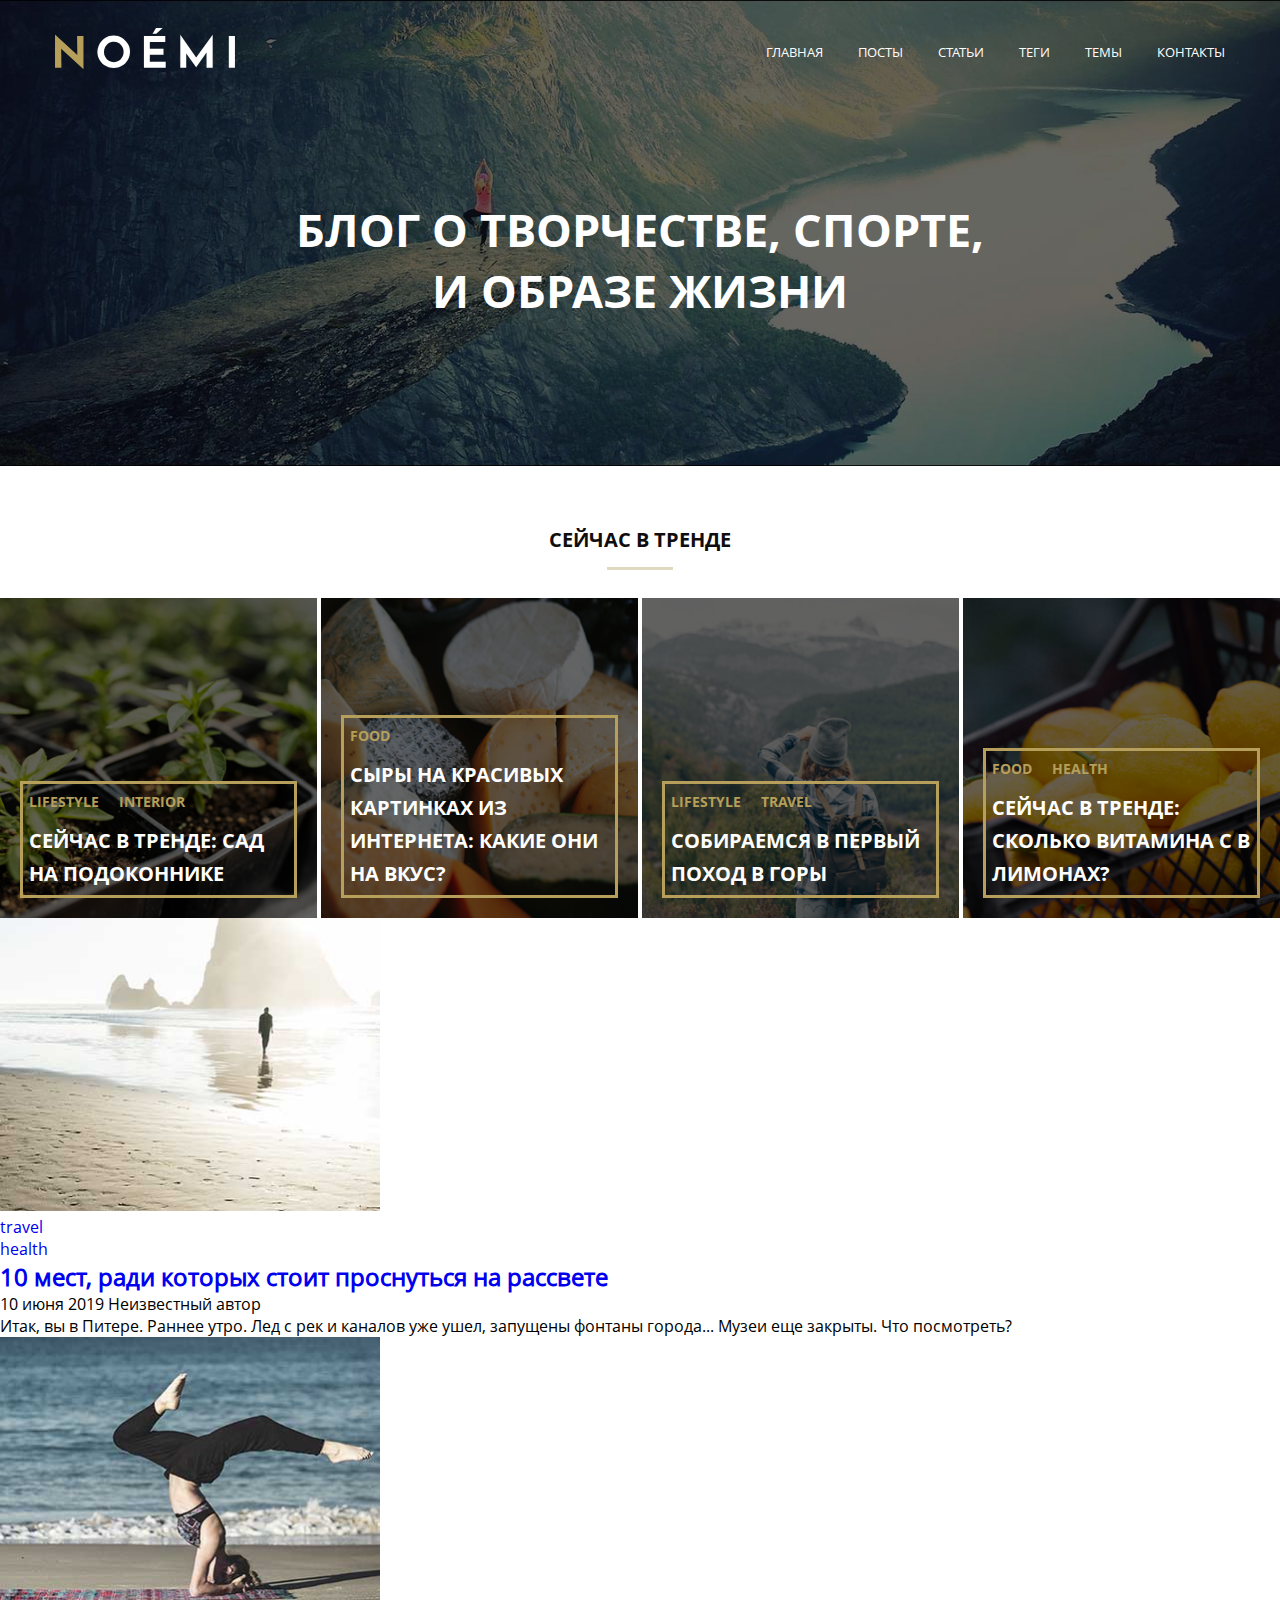
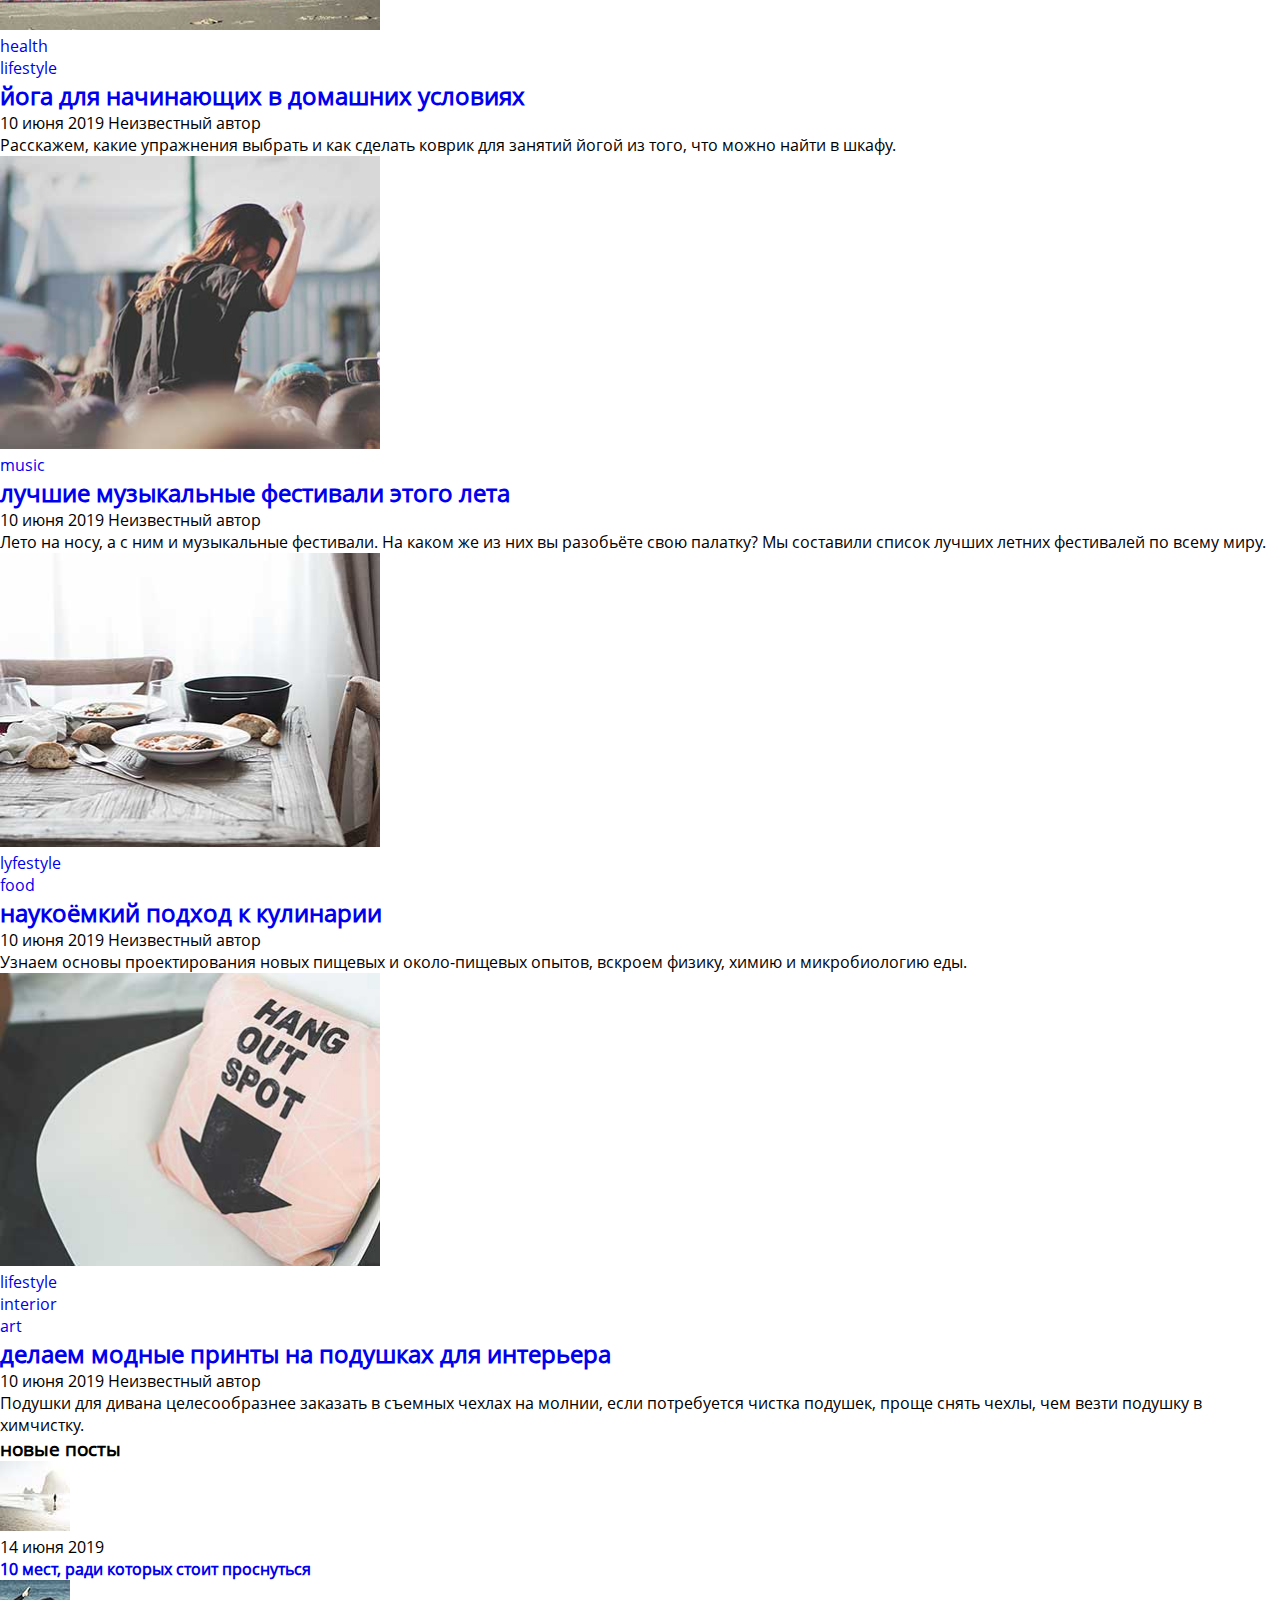
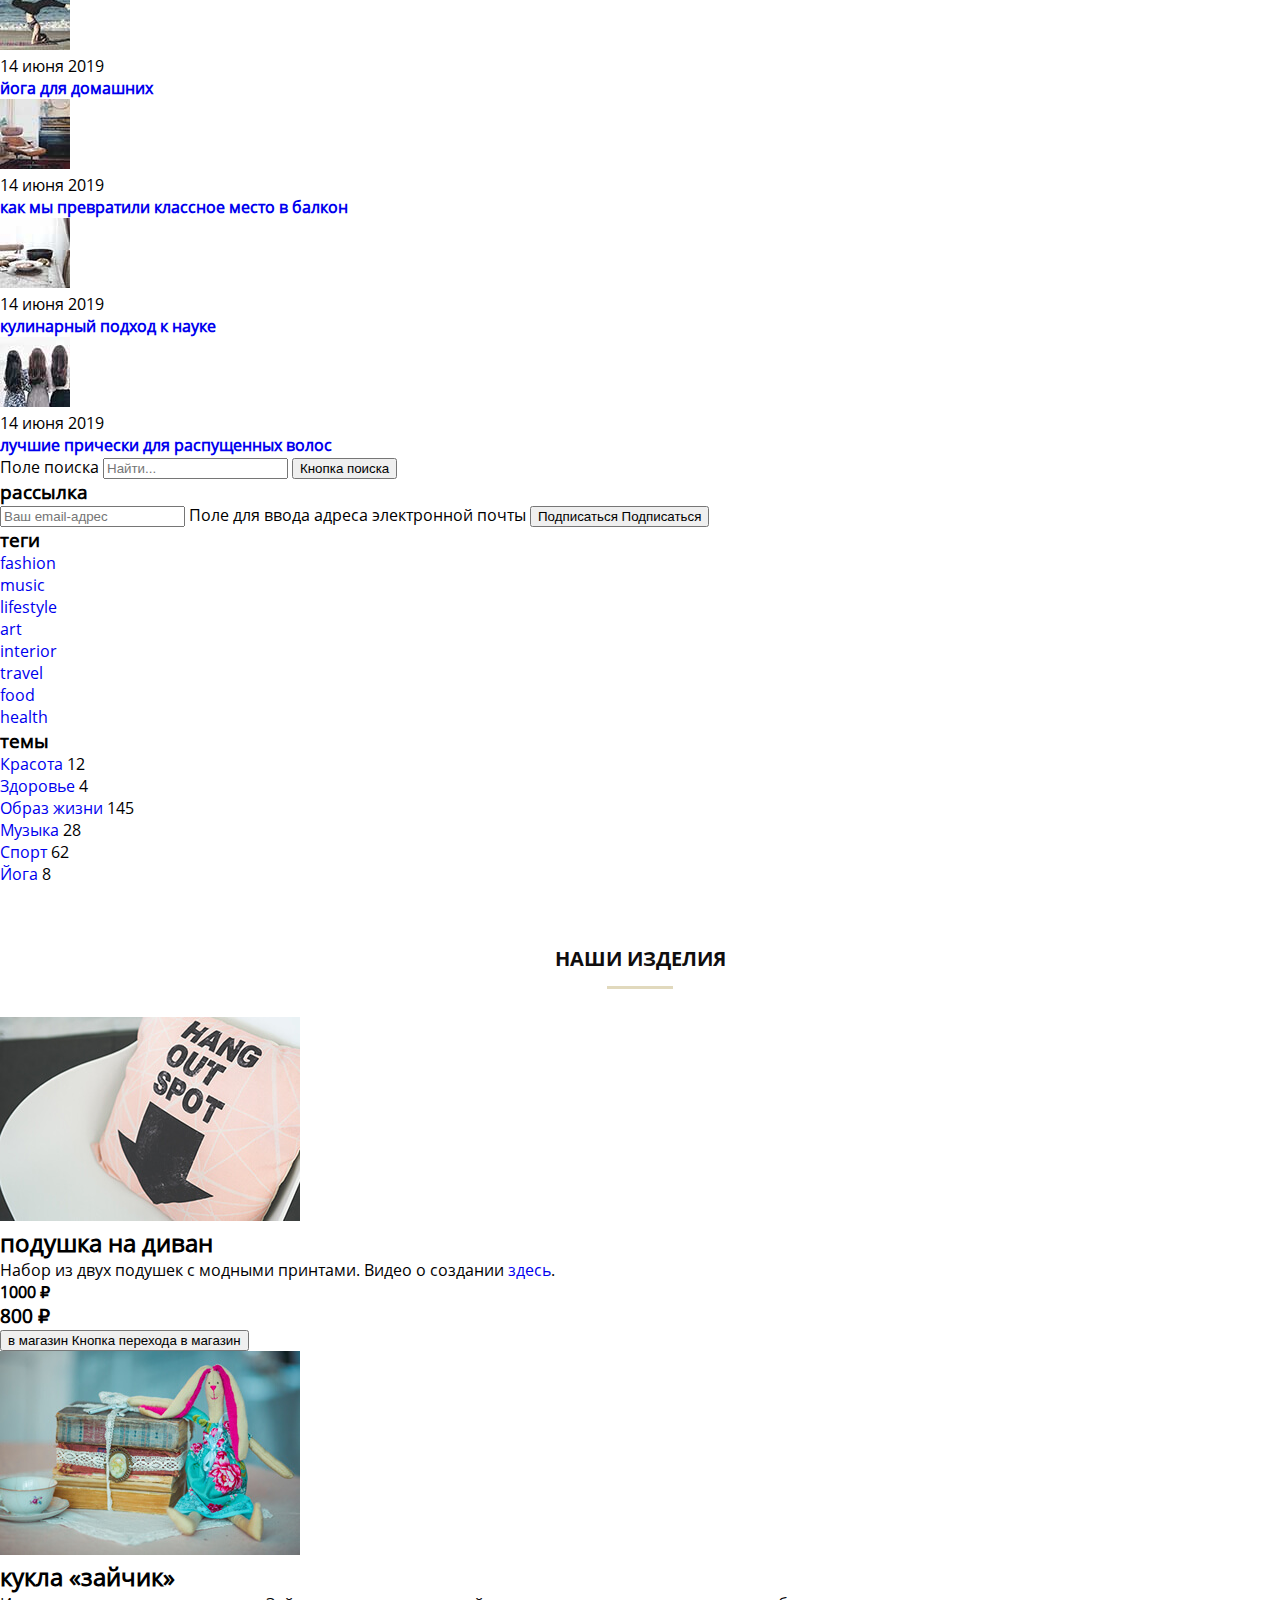
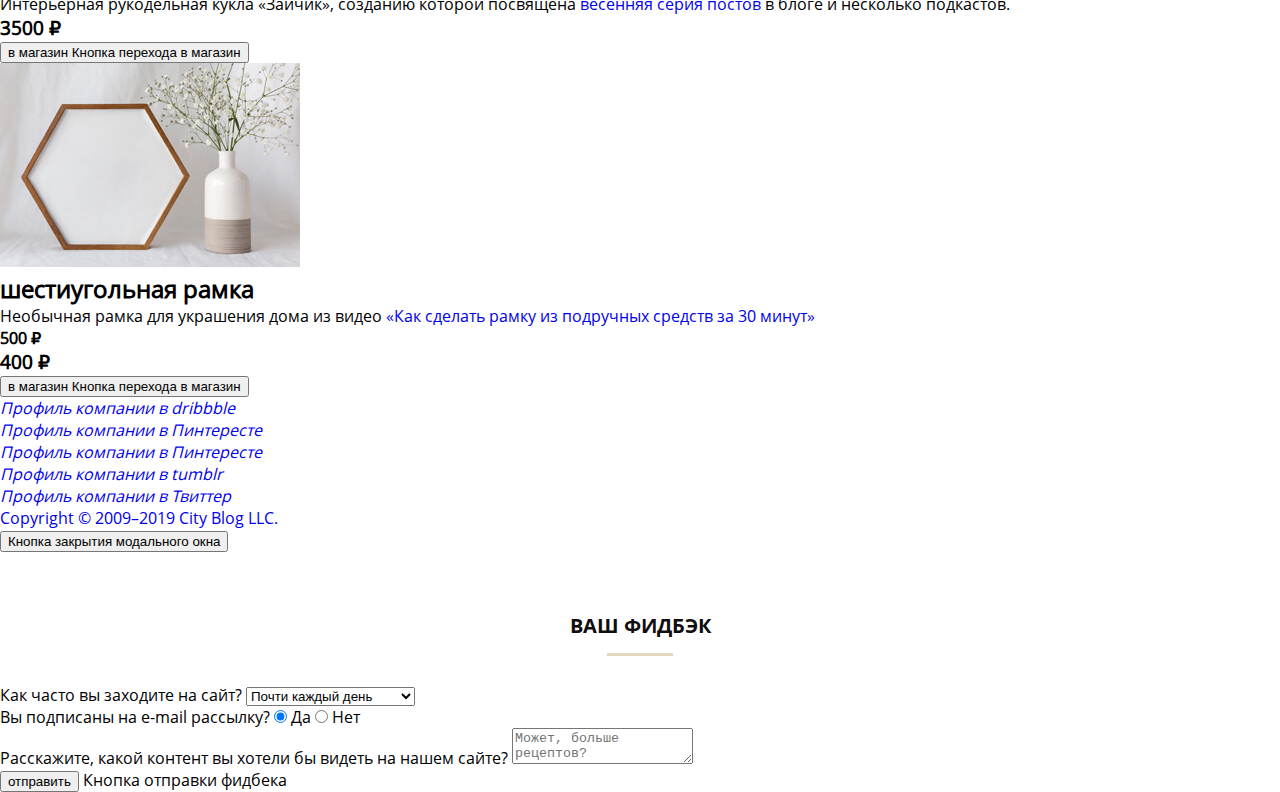
==== index.html @ ffe2f4ce "Add files via upload" ====
<!DOCTYPE html>
<html lang="rus">
<head>
    <meta charset="UTF-8">
    <meta http-equiv="X-UA-Compatible" content="IE=edge">
    <meta name="viewport" content="width=device-width, initial-scale=1.0">
    <link rel="stylesheet" href="css/style.css">
    <title>MQ-diplom</title>
</head>
<body>
    <header class="header">
      <div class="header-picture">
        <div class="headline">
          <a href="/" class="link-logo">
            <img class="img-logo" src="svg/noemi-logo.svg"
              alt="NOEMI">
          </a>
          <nav class="header-menu">
            <button class="menu_button">
              <span class="menu_button_label">открыть меню</span>
            </button>
            <ul class="menu-list">
              <li class="menu-list-item">
                <a href="/" class="menu-list-link">главная</a>
              </li>
              <li class="menu-list-item">
                <a href="#" class="menu-list-link">посты</a>
              </li>
              <li class="menu-list-item">
                <a href="#" class="menu-list-link">статьи</a>
              </li>
              <li class="menu-list-item">
                <a href="#" class="menu-list-link">теги</a>
              </li>
              <li class="menu-list-item">
                <a href="#" class="menu-list-link">темы</a>
              </li>
              <li class="menu-list-item">
                <a href="#" class="menu-list-link">контакты</a>
              </li>
            </ul>
          </nav>
        </div>
        <h1 class="header-title">блог о творчестве, спорте, и образе жизни</h1>
      </div>
    </header>
    <div class="body">
      <aside class="trends">
        <div class="title_add_line">
          <h2 class="title_add">сейчас в тренде</h2>
        </div>
        <section class="trends_posts">
            <article class="trends_post trends_post__garden">
              <div class="trends_text">
                <ul class="tags_trends">
                  <li class="tag_trends">
                    <a href="#" class="tag_trends_link">lifestyle</a>
                  </li>
                  <li class="tag_trends">
                    <a href="#" class="tag_trends_link">interior</a>
                  </li>
                </ul>
                <h2 class="title__trend_post">
                  <a href="#" class="title_trend_link">сейчас в тренде: сад на подоконнике</a>
                </h2>
              </div>
            </article>
            <article class="trends_post trends_post__cheese">
              <div class="trends_text">
                <ul class="tags_trends">
                  <li class="tag_trends">
                    <a href="#" class="tag_trends_link">food</a>
                  </li>
                </ul>
                <h2 class="title__trend_post">
                  <a href="#" class="title_trend_link">сыры на красивых картинках из интернета: какие они на вкус?</a>
                </h2>
              </div>
            </article>
            <article class="trends_post trends_post__mountains">
              <div class="trends_text">
                <ul class="tags_trends">
                  <li class="tag_trends">
                    <a href="#" class="tag_trends_link">lifestyle</a>
                  </li>
                  <li class="tag_trends">
                    <a href="#" class="tag_trends_link">travel</a>
                  </li>
                </ul>
                <h2 class="title__trend_post">
                  <a href="#" class="title_trend_link">собираемся в первый поход в горы</a>
                </h2>
              </div>
            </article>
            <article class="trends_post trends_post__oranges">
              <div class="trends_text">
                <ul class="tags_trends">
                  <li class="tag_trends">
                    <a href="#" class="tag_trends_link">food</a>
                  </li>
                  <li class="tag_trends">
                    <a href="#" class="tag_trends_link">health</a>
                  </li>
                </ul>
                <h2 class="title__trend_post">
                  <a href="#" class="title_trend_link">сейчас в тренде: сколько витамина c в лимонах?</a>
                </h2>
              </div>
            </article>
          </section>
      </aside>
      <div class="body-wrapper">
        <main class="content">
          <article class="post">
            <figure class="post-media">
              <img class="img-content" src="images/last-post1.jpg"
                alt="Человек на песчаном пляже" width="380">
            </figure>
            <div class="text">
              <ul class="tags_content">
                <li class="tag">
                  <a href="#" class="tag_link">travel</a>
                </li>
                <li class="tag">
                  <a href="#" class="tag_link">health</a>
                </li>
              </ul>
              <h2 class="des_title">
                <a href="#" class="des_title_link">10 мест, ради которых стоит проснуться на рассвете</a>
              </h2>
              <div class="date_author">
                <time class="date">10 июня 2019</time>
                <span class="author">Неизвестный автор</span>
              </div>
              <div class="block_paragraph">
                <p class="des_text">
                  Итак, вы в Питере. Раннее утро. Лед с рек и каналов уже ушел, запущены фонтаны города... Музеи еще
                  закрыты.
                  Что посмотреть?
                </p>
              </div>
            </div>
          </article>
          <article class="post">
            <figure class="post-media">
              <img class="img-content" src="images/last-post2.jpg"
                alt="Йога - девушка на берегу моря" width="380">
            </figure>
            <div class="text">
              <ul class="tags_content">
                <li class="tag">
                  <a href="#" class="tag_link">health</a>
                </li>
                <li class="tag">
                  <a href="#" class="tag_link">lifestyle</a>
                </li>
              </ul>
              <h2 class="des_title">
                <a href="#" class="des_title_link">йога для начинающих в домашних условиях</a>
              </h2>
              <div class="date_author">
                <time class="date">10 июня 2019</time>
                <span class="author">Неизвестный автор</span>
              </div>
              <div class="block_paragraph">
                <p class="des_text">
                  Расскажем, какие упражнения выбрать и как сделать коврик для занятий йогой из того, что можно найти в
                  шкафу.
                </p>
              </div>
            </div>
          </article>
          <article class="post">
            <figure class="post-media">
              <img class="img-content" src="images/last-post3.jpg"
                alt="Концерт под открытым небом - девушка танцует" width="380">
            </figure>
            <div class="text">
              <ul class="tags_content">
                <li class="tag">
                  <a href="#" class="tag_link">music</a>
                </li>
              </ul>
              <h2 class="des_title">
                <a href="#" class="des_title_link">лучшие музыкальные фестивали этого лета</a>
              </h2>
              <div class="date_author">
                <time class="date">10 июня 2019</time>
                <span class="author">Неизвестный автор</span>
              </div>
              <div class="block_paragraph">
                <p class="des_text">
                  Лето на носу, а с ним и музыкальные фестивали. На каком же из них вы разобьёте свою палатку? Мы
                  составили
                  список лучших летних фестивалей по всему миру.
                </p>
              </div>
            </div>
          </article>
          <article class="post">
            <figure class="post-media">
              <img class="img-content" src="images/last-post4.jpg"
                alt="Завтрак на столе" width="380">
            </figure>
            <div class="text">
              <ul class="tags_content">
                <li class="tag">
                  <a href="#" class="tag_link">lyfestyle</a>
                </li>
                <li class="tag">
                  <a href="#" class="tag_link">food</a>
                </li>
              </ul>
              <h2 class="des_title">
                <a href="#" class="des_title_link">наукоёмкий подход к кулинарии</a>
              </h2>
              <div class="date_author">
                <time class="date">10 июня 2019</time>
                <span class="author">Неизвестный автор</span>
              </div>
              <div class="block_paragraph">
                <p class="des_text">
                  Узнаем основы проектирования новых пищевых и около-пищевых опытов, вскроем физику, химию и микробиологию
                  еды.
                </p>
              </div>
            </div>
          </article>
          <article class="post">
            <figure class="post-media">
              <img class="img-content" src="images/last-post5.jpg"
                alt="Подушка на стуле" width="380">
            </figure>
            <div class="text">
              <ul class="tags_content">
                <li class="tag">
                  <a href="#" class="tag_link">lifestyle</a>
                </li>
                <li class="tag">
                  <a href="#" class="tag_link">interior</a>
                </li>
                <li class="tag">
                  <a href="#" class="tag_link">art</a>
                </li>
              </ul>
              <h2 class="des_title">
                <a href="#" class="des_title_link">делаем модные принты на подушках для интерьера</a>
              </h2>
              <div class="date_author">
                <time class="date">10 июня 2019</time>
                <span class="author">Неизвестный автор</span>
              </div>
              <div class="block_paragraph">
                <p class="des_text">
                  Подушки для дивана целесообразнее заказать в съемных чехлах на молнии, если потребуется чистка подушек,
                  проще снять чехлы, чем везти подушку в химчистку.
                </p>
              </div>
            </div>
          </article>
        </main>
        <aside class="aside">
          <section class="section_sidebar">
            <h3 class="title_aside">новые посты</h3>
            <article class="block_posts">
                <figure class="post_image">
                  <img src="images/2.jpg"
                    alt="Человек на песчаном пляже" class="i_post" width="70">
                </figure>
                <div class="text_post">
                  <time class="date_post">14 июня 2019</time>
                  <h4 class="subtitle">
                    <a href="#" class="post_link">10 мест, ради которых стоит проснуться</a>
                  </h4>
                </div>
            </article>
            <article class="block_posts">
                <figure class="post_image">
                  <img src="images/151.jpg"
                    alt="Йога - девушка на берегу моря" class="i_post" width="70">
                </figure>
                <div class="text_post">
                  <time class="date_post">14 июня 2019</time>
                  <h4 class="subtitle">
                    <a href="#" class="post_link">йога для домашних</a>
                  </h4>
                </div>
            </article>
            <article class="block_posts">
                <figure class="post_image">
                  <img src="images/45.jpg"
                    alt="Стул с собачкой, винтажная мебель" class="i_post" width="70">
                </figure>
                <div class="text_post">
                  <time class="date_post">14 июня 2019</time>
                  <h4 class="subtitle">
                    <a href="#" class="post_link">как мы превратили классное место в балкон</a>
                  </h4>
                </div>
            </article>
            <article class="block_posts">
                <figure class="post_image">
                  <img src="images/501.jpg" alt="Завтрак на столе" class="i_post" width="70">
                </figure>
                <div class="text_post">
                  <time class="date_post">14 июня 2019</time>
                  <h4 class="subtitle">
                    <a href="#" class="post_link">кулинарный подход к науке</a>
                  </h4>
                </div>
            </article>
            <article class="block_posts">
                <figure class="post_image">
                  <img src="images/7.jpg"
                    alt="Три девушки с длинными волосами" class="i_post" width="70">
                </figure>
                <div class="text_post">
                  <time class="date_post">14 июня 2019</time>
                  <h4 class="subtitle">
                    <a href="#" class="post_link">лучшие прически для распущенных волос</a>
                  </h4>
                </div>
            </article>
            <form class="block_search">
              <label for="search_id" class="label_search">
                <span class="visually-hidden">Поле поиска</span>
                <input id="search_id" type="search" class="search" placeholder="Найти...">
              </label>
              <button class="but_search" type="submit">
                <span class="visually-hidden">Кнопка поиска</span>
              </button>
            </form>
          </section>
          <section class="section_sidebar">
            <h3 class="title_aside">рассылка</h3>
            <form class="send_email">
              <label class="label_email">
                <input type="email" class="email" name="query" placeholder="Ваш email-адрес" required>
                <span class="visually-hidden">Поле для ввода адреса электронной почты</span>
              </label>
              <button type="submit" class="subscribe">
                Подписаться
                <span class="visually-hidden">Подписаться</span>
              </button>
            </form>
          </section>
          <section class="section_sidebar">
            <h3 class="title_aside">теги</h3>
            <div class="tags_links">
              <ul class="tags_list">
                <li class="tag_list">
                  <a href="#" class="tag_list_link">fashion</a>
                </li>
                <li class="tag_list">
                  <a href="#" class="tag_list_link">music</a>
                </li>
                <li class="tag_list">
                  <a href="#" class="tag_list_link">lifestyle</a>
                </li>
                <li class="tag_list">
                  <a href="#" class="tag_list_link">art</a>
                </li>
                <li class="tag_list">
                  <a href="#" class="tag_list_link">interior</a>
                </li>
                <li class="tag_list">
                  <a href="#" class="tag_list_link">travel</a>
                </li>
                <li class="tag_list">
                  <a href="#" class="tag_list_link">food</a>
                </li>
                <li class="tag_list">
                  <a href="#" class="tag_list_link">health</a>
                </li>
              </ul>
            </div>
          </section>
          <section class="section_sidebar">
            <h3 class="title_aside">темы</h3>
            <ul class="themes_list">
              <li class="theme_list">
                <a href="#" class="theme_list_link">Красота</a>
                <span class="theme_number">12</span>
              </li>
              <li class="theme_list">
                <a href="#" class="theme_list_link">Здоровье</a>
                <span class="theme_number">4</span>
              </li>
              <li class="theme_list">
                <a href="#" class="theme_list_link">Образ жизни</a>
                <span class="theme_number">145</span>
              </li>
              <li class="theme_list">
                <a href="#" class="theme_list_link">Музыка</a>
                <span class="theme_number">28</span>
              </li>
              <li class="theme_list">
                <a href="#" class="theme_list_link">Спорт</a>
                <span class="theme_number">62</span>
              </li>
              <li class="theme_list">
                <a href="#" class="theme_list_link">Йога</a>
                <span class="theme_number">8</span>
              </li>
            </ul>
          </section>
        </aside>
      </div>
      <aside class="shop">
        <div class="title_add_line">
          <h2 class="title_add">наши изделия</h2>
        </div>
        <section class="shop_posts">
          <article class="shop_post">
            <picture class="shop_picture">
              <source media="(min-width: 1200px)" srcset="images/shop-item-desk1.jpg">
              <source media="(min-width: 641px) and (max-width: 1199px)" srcset="images/shop-item-tablet1.jpg">
              <source media="(max-width: 640px)" srcset="images/shop-item-mobile1.jpg">
              <img src="images/shop-item-desk1.jpg" srcset="images/shop-item-desk1.jpg" alt="Подушка на стуле" class="post_pic">
            </picture>      
            <div class="des_price">
              <div class="shop_text">
                <h2 class="shop_title">подушка на диван</h2>
                <p class="des_shop">Набор из двух подушек с модными принтами. Видео о создании <a href="#"
                    class="des_shop_link">здесь</a>.</p>
              </div>
              <div class="price_btn">
                <div class="price">
                  <h4 class="price_last">1000 ₽</h4>
                  <h3 class="price_sale">800 ₽</h3>
                </div>
                <button class="buy_btn" type="submit">
                  в магазин
                  <span class="visually-hidden">Кнопка перехода в магазин</span>
                </button>
              </div>
            </div>
          </article>
          <article class="shop_post">
            <picture class="shop_picture">
              <source media="(min-width: 1200px)" srcset="images/shop-item-desk2.jpg">
              <source media="(min-width: 641px) and (max-width: 1199px)" srcset="images/shop-item-tablet2.jpg">
              <source media="(max-width: 640px)" srcset="images/shop-item-mobile2.jpg">
              <img src="images/shop-item-desk2.jpg" srcset="images/shop-item-desk2.jpg" alt="Книги и игрушка" class="post_pic">
            </picture>
            <div class="des_price">
              <div class="shop_text">
                <h2 class="shop_title">кукла «зайчик»</h2>
                <p class="des_shop">Интерьерная рукодельная кукла «Зайчик», созданию которой посвящена <a href="#"
                    class="des_shop_link">весенняя серия постов</a> в блоге и несколько подкастов.</p>
              </div>
              <div class="price_btn">
                <div class="price">
                  <h4 class="price_last" hidden>500 ₽</h4>
                  <h3 class="price_sale">3500 ₽</h3>
                </div>
                <button class="buy_btn" type="submit">
                  в магазин
                  <span class="visually-hidden">Кнопка перехода в магазин</span>
                </button>
              </div>
            </div>
          </article>
          <article class="shop_post">
            <picture class="shop_picture">
              <source media="(min-width: 1200px)" srcset="images/shop-item-desk3.jpg">
              <source media="(min-width: 641px) and (max-width: 1199px)" srcset="images/shop-item-tablet3.jpg">
              <source media="(max-width: 640px)" srcset="images/shop-item-mobile3.jpg">
              <img src="images/shop-item-desk3.jpg" srcset="images/shop-item-desk3.jpg" alt="Рамка и ваза" class="post_pic">
            </picture>
            <div class="des_price">
              <div class="shop_text">
                <h2 class="shop_title">шестиугольная рамка</h2>
                <p class="des_shop">
                  Необычная рамка для украшения дома из видео <a href="#" class="des_shop_link">«Как сделать рамку из подручных средств за 30 минут»</a>
                </p>
              </div>
              <div class="price_btn">
                <div class="price">
                  <h4 class="price_last">500 ₽</h4>
                  <h3 class="price_sale">400 ₽</h3>
                </div>
                <button class="buy_btn" type="submit">
                  в магазин
                  <span class="visually-hidden">Кнопка перехода в магазин</span>
                </button>
              </div>
            </div>
          </article>
        </section>
      </aside>
    </div>
    <footer class="footer">
      <div class="footer-wrapper">
        <address class="footline">
          <ul class="social_icons">
            <li class="icon_item">
              <a href="#0" class="icon_link icon_link__dribbble">
                <span class="visually-hidden">Профиль компании в dribbble</span>
              </a>
            </li>
            <li class="icon_item">
              <a href="#0" class="icon_link icon_link__pinterest">
                <span class="visually-hidden">Профиль компании в Пинтересте</span>
              </a>
            </li>
            <li class="icon_item">
              <a href="#0" class="icon_link icon_link__pinterest">
                <span class="visually-hidden">Профиль компании в Пинтересте</span>
              </a>
            </li>
            <li class="icon_item">
              <a href="#0" class="icon_link icon_link__tumblr">
                <span class="visually-hidden">Профиль компании в tumblr</span>
              </a>
            </li>
            <li class="icon_item">
              <a href="https://www.tumblr.com/" class="icon_link icon_link__twitter">
                <span class="visually-hidden">Профиль компании в Твиттер</span>
              </a>
            </li>
          </ul>
        </address>
        <div class="copyright">
          <a href="#" class="copy_text">Copyright © 2009–2019 City Blog LLC.</a>
        </div>
      </div>
    </footer>
    <div class="popup hidden">
      <div class="modal">
        <button class="modal_close">
          <span class="visually-hidden">Кнопка закрытия модального окна</span>
        </button>
        <div class="title_add_line">
          <h2 class="title_add">ваш фидбэк</h2>
        </div>
        <div class="form_combobox">
          <label class="combobox_group">
            <span class="form_hint">Как часто вы заходите на сайт?</span>
            <select class="combobox">
              <option selected>Почти каждый день</option>
              <option>Раз в несколько дней</option>
              <option>Раз в несколько недель</option>
              <option>Несколько раз в год</option>
            </select>
          </label>
        </div>
        <div class="form_radio">
          <span class="form_hint">Вы подписаны на e-mail рассылку?</span>
          <label class="radio_group">
            <input type="radio" class="radio" name="radio_group" checked>
            <span class="radio_text">Да</span>
          </label>
          <label class="radio_group">
            <input type="radio" class="radio" name="radio_group">
            <span class="radio_text">Нет</span>
          </label>
        </div>
        <div class="form_row">
          <span class="form_hint">Расскажите, какой контент вы хотели бы видеть
          на нашем сайте?</span>
          <textarea class="field" placeholder="Может, больше рецептов?"></textarea>
        </div>
        <div class="form_send">
          <button class="btn_send" type="submit">отправить</button>
          <span class="visually-hidden">Кнопка отправки фидбека</span>
        </div>
      </div>
    </div> 
</body>
</html>
---- css/style.css ----
@font-face {
  font-family: "OpenSans-Regular";
  src: url(../fonts/OpenSans-Regular.woff);
  font-weight: 400;
  font-style: normal;
}

@font-face {
  font-family: "OpenSans-Bold";
  src: url(../fonts/OpenSans-Bold.woff);
  font-weight: 700;
  font-style: normal;
}

* {
  margin: 0;
}

*,
*::after,
*::before {
  box-sizing: border-box;
}

ul,
ol {
  margin: 0;
  padding: 0;
  list-style-type: none;
}

a {
  text-decoration: none;
}

body {
  margin: 0;
  font-family: OpenSans-Regular, sans-serif;
}

.header {
  background-color: #000000;
  background-repeat: no-repeat;
  background-position: center center;
  background-size: cover;
  padding: 28px 0 145px;

  position: relative;
}

@media (min-width: 1200px) {
  .header {
    background-image: url(../images/banner-bg.jpg);
  }
}

@media (min-width: 641px) and (max-width: 1199px) {
  .header {
    background-image: url(../images/banner-bg-tablet.jpg);
  }
}

@media (max-width: 640px) {
  .header {
    background-image: url(../images/banner-mobile.jpg);
  }
}

.header-picture {
  max-width: 1200px;
  margin: auto;
  padding: 0 15px;
  position: relative;
  z-index: 1;
}

.header:after {
  content: "";
  position: absolute;
  top: 0;
  left: 0;
  right: 0;
  bottom: 0;
  background-color: #000000;
  opacity: 0.6;
}

.headline {
  display: flex;
  align-items: center;
  justify-content: space-between;
}

.img-logo {
  width: 180px;
  position: relative;
  z-index: 2;
}

.header-menu {
  position: relative;
  z-index: 2;
}

.menu_button {
  position: relative;
  width: 20px;
  height: 20px;
  display: block;
  background-color: transparent;
  border: none;
  text-indent: -9999px;
  cursor: pointer;
  padding: 0;
}

.menu_button:before,
.menu_button:after {
  content: "";
  width: 100%;
  height: 4px;
  background-color: #ffffff;
  position: absolute;
  left: 0;
}

.menu_button:before {
  top: 0;
}

.menu_button:after {
  bottom: 0;
}

.menu_button_label {
  width: 100%;
  height: 4px;
  margin-top: -2px;
  margin-bottom: -2px;
  background-color: #ffffff;
  position: absolute;
  left: 0;
  bottom: 50%;
}

@media (max-width: 640px) {
  .headline {
    flex-direction: column-reverse;
  }

  .img-logo {
    margin: 170px auto 0;
    width: 270px;
  }

  .header-menu {
    align-self: flex-end;
  }
}

@media (min-width: 1200px) {
  .menu_button {
    display: none;
  }
}

.menu-list {
  display: flex;
  padding-left: 0;
  margin-top: 0;
  margin-bottom: 0;
}

.menu-list-item:nth-child(n + 2) {
  margin-left: 35px;
}

.menu-list-link {
  font-family: OpenSans-Regular, Arial, sans-serif;

  text-transform: uppercase;
  font-size: 13px;

  color: #ffffff;
}

.menu-list-link:hover {
  border-bottom: 1px solid #dfdedd;
}

@media (min-width: 641px) and (max-width: 1199px) {
  .menu-list {
    display: none;
  }
}

@media (max-width: 640px) {
  .menu-list {
    display: none;
  }
}

.header-title {
  font-family: OpenSans-Bold, Arial, sans-serif;
  text-transform: uppercase;
  text-align: center;
  width: 690px;
  font-size: 45px;
  color: #ffffff;
  margin: 125px auto 0;
}

@media (min-width: 641px) and (max-width: 1199px) {
  .header-title {
    font-size: 40px;
    width: 610px;
    padding: 105px 0 125px;
  }
}

@media (max-width: 640px) {
  .header-title {
    font-size: 26px;
    width: 280px;
    padding: 45px 0 220px;
  }
}

.title_add {
  font-family: "OpenSans-Bold", Arial, sans-serif;
  text-transform: uppercase;
  text-align: center;
  font-size: 20px;
  color: #0f0d0e;
  padding: 60px 15px 28px;
}

@media (min-width: 641px) and (max-width: 1199px) {
  .title_add {
    font-size: 18px;
  }
}

@media (max-width: 640px) {
  .title_add {
    font-size: 16px;
  }
}

.title_add::after {
  content: "";
  display: block;
  background-color: #e1d9bd;
  width: 66px;
  height: 3px;
  margin-top: 14px;
  margin-left: auto;
  margin-right: auto;
}

.trends_posts {
  display: flex;
  flex-wrap: wrap;
  width: 100%;
}

.trends_post {
  display: flex;
  align-items: flex-end;
  width: calc(25% - 3px);
  min-height: 320px;
  position: relative;
  background-color: #000000;
  background-repeat: no-repeat;
  background-position: center center;
  background-size: cover;
}

.trends_post:after {
  content: "";
  position: absolute;
  top: 0;
  left: 0;
  right: 0;
  bottom: 0;
  background-color: #000000;
  opacity: 0.6;
}

@media (min-width: 1200px) {
  .trends_post:nth-child(n+2) {
    margin-left: 0.25em;
  }
}

.trends_post__garden {
  background-image: url(../images/trend1.jpg);
}

.trends_post__cheese {
  background-image: url(../images/trend2.jpg);
}

.trends_post__mountains {
  background-image: url(../images/trend3.jpg);
}

.trends_post__oranges {
  background-image: url(../images/trend4.jpg);
}

@media (min-width: 641px) and (max-width: 1199px) and (orientation: portrait) {
  .trends_post {
    width: calc(50% - 3px);
  }

  .trends_post:nth-child(2n+2) {
    margin-left: 0.25em;
  }

  .trends_post:nth-child(-n+2) {
    margin-bottom: 0.25em;
  }
}

@media (min-width: 641px) and (max-width: 1199px) and (orientation: landscape) {
  .trends_post {
    width: calc(25% - 3px);
  }

  .trends_post:nth-child(n+2) {
    margin-left: 0.25em;
  }
}

@media (max-width: 640px) and (orientation: portrait) {
  .trends_post {
    width: 100%;
    height: 230px;
  }

  .trends_post:nth-child(n+2) {
    margin-top: 0.25em;
  }
}

@media (max-width: 640px) and (orientation: landscape) {
  .trends_post {
    width: 49.5%;
  }

  .trends_post:nth-child(2n+2) {
    margin-left: 0.25em;
  }

  .trends_post:nth-child(-n+2) {
    margin-bottom: 0.25em;
  }
}

.trends_text {
  display: flex;
  flex-direction: column;
  border: 3px solid #b59f5b;
  position: relative;
  z-index: 2;
  padding: 2%;
  margin: 0 20px 20px;
}

.title__trend_post {
  margin: 0;
}

.title_trend_link {
  font-family: OpenSans-Bold, Arial, sans-serif;
  text-transform: uppercase;
  font-size: 20px;
  color: #ffffff;
  margin: 0;
}

.title_trend_link:hover {
  color: #b59f5b;
}

.tags_trends {
  display: flex;
  margin-bottom: 10px;
}

.tag_trends:nth-child(n+2) {
  margin-left: 20px;
}

.tag_trends_link {
  font-family: OpenSans-Bold, Arial, sans-serif;
  text-transform: uppercase;
  font-size: 14px;
  color: #b59f5b;
}

.tag_trends_link:hover {
  border-bottom: 2px solid #877d41;
}
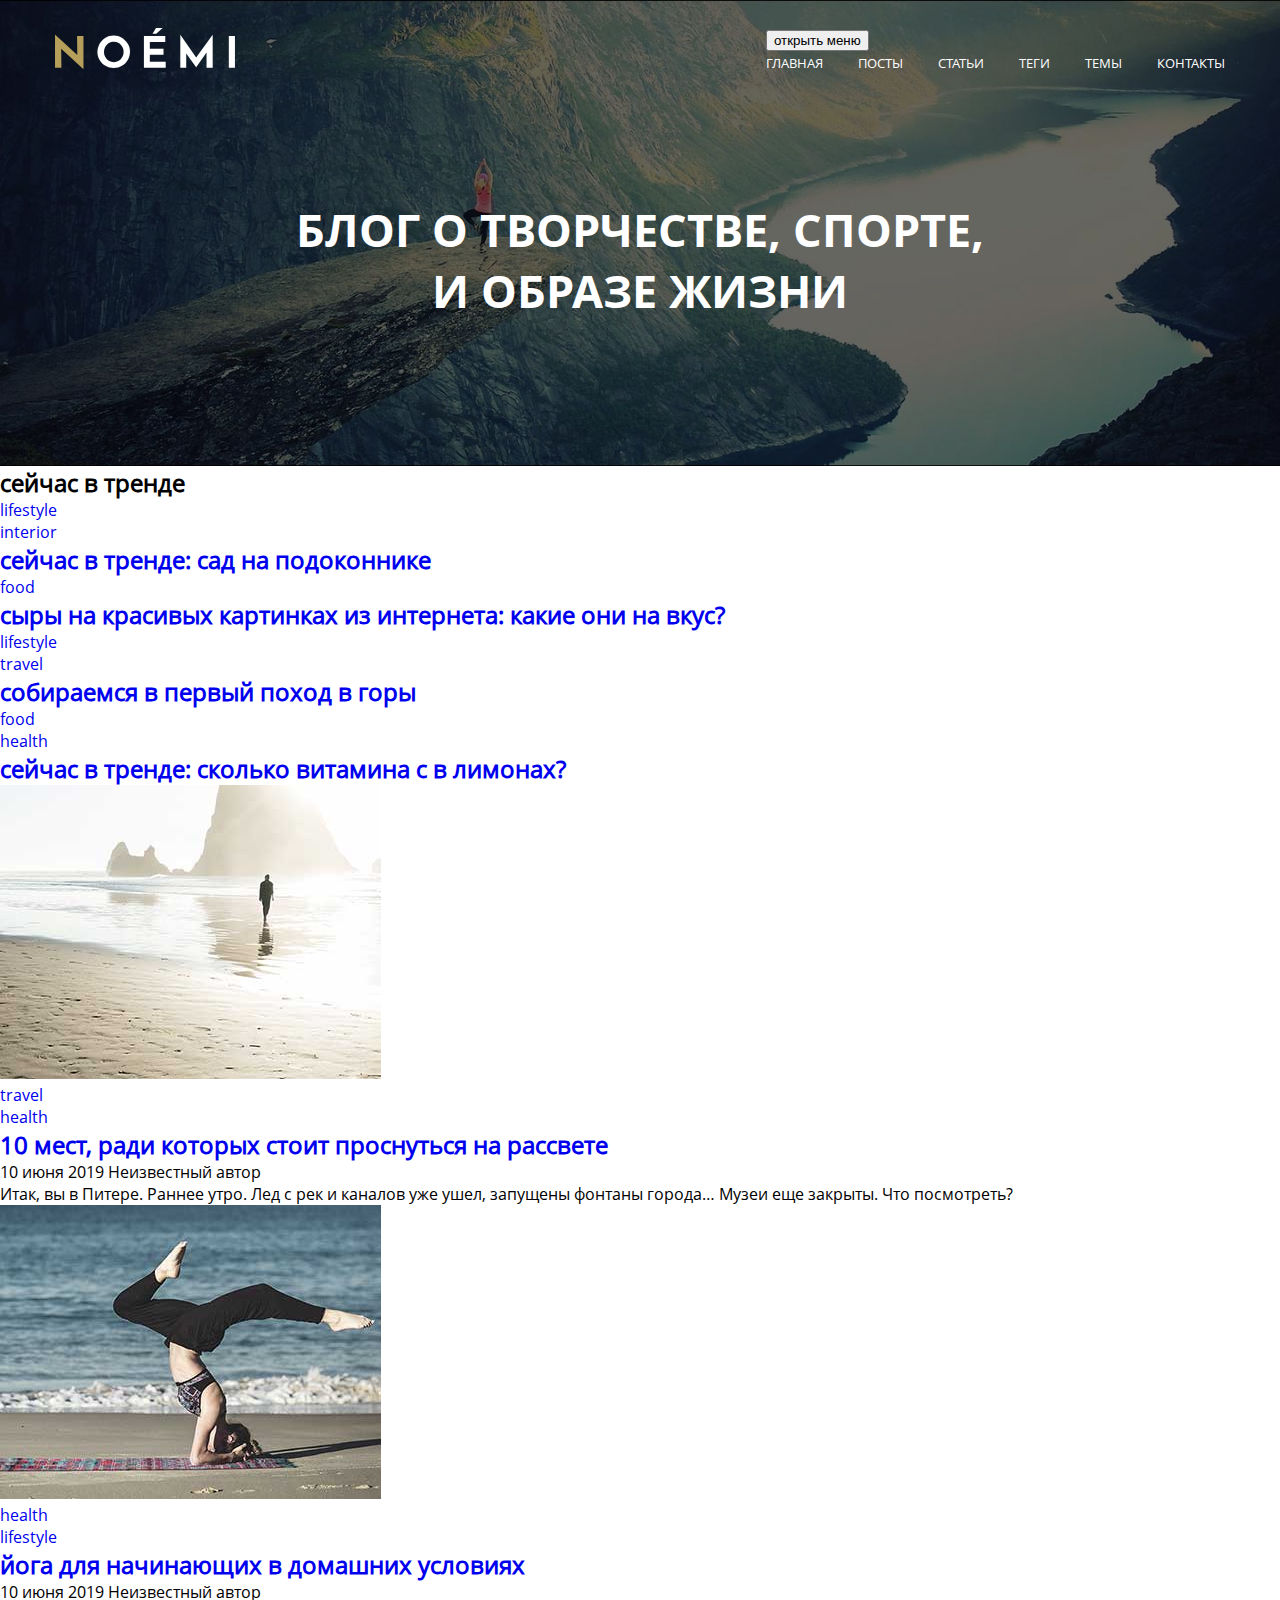
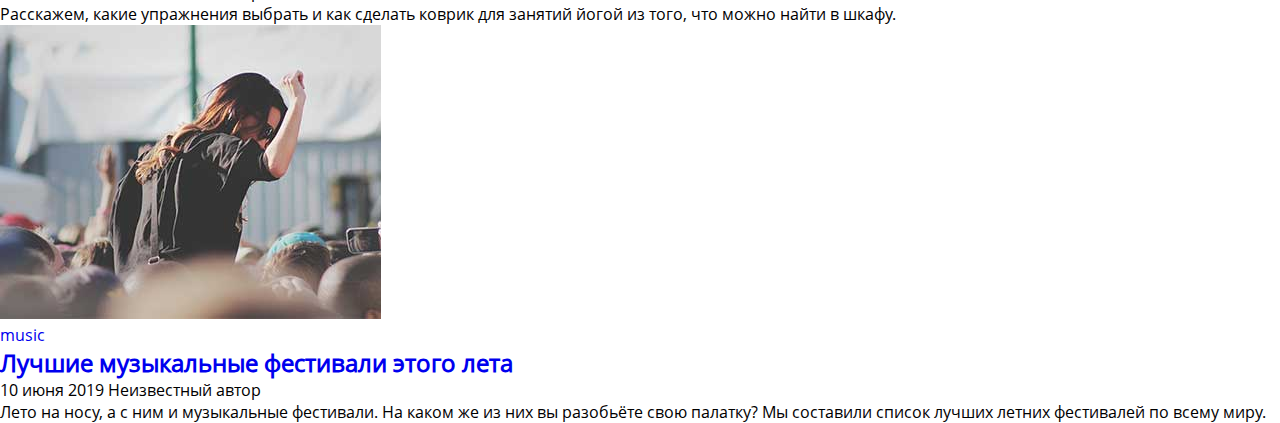
==== commit 2222c33c: "Add files via upload" ====
--- a/index.html
+++ b/index.html
@@ -1,571 +1,198 @@
 <!DOCTYPE html>
 <html lang="rus">
+
 <head>
-    <meta charset="UTF-8">
-    <meta http-equiv="X-UA-Compatible" content="IE=edge">
-    <meta name="viewport" content="width=device-width, initial-scale=1.0">
-    <link rel="stylesheet" href="css/style.css">
-    <title>MQ-diplom</title>
+  <meta charset="UTF-8">
+  <meta http-equiv="X-UA-Compatible" content="IE=edge">
+  <meta name="viewport" content="width=device-width, initial-scale=1.0">
+  <link rel="stylesheet" href="css/style.css">
+  <title>MQ-diplom</title>
 </head>
+
 <body>
-    <header class="header">
-      <div class="header-picture">
-        <div class="headline">
-          <a href="/" class="link-logo">
-            <img class="img-logo" src="svg/noemi-logo.svg"
-              alt="NOEMI">
-          </a>
-          <nav class="header-menu">
-            <button class="menu_button">
-              <span class="menu_button_label">открыть меню</span>
-            </button>
-            <ul class="menu-list">
-              <li class="menu-list-item">
-                <a href="/" class="menu-list-link">главная</a>
+
+  <!-- HEDER -->
+  <header class="header">
+    <div class="header-picture">
+      <div class="headline">
+        <a href="/" class="link-logo">
+          <img class="img-logo" src="svg/noemi-logo.svg" alt="NOEMI">
+        </a>
+        <nav class="header-menu">
+          <button class="menu-button">
+            <span class="menu-button-label">открыть меню</span>
+          </button>
+          <ul class="menu-list">
+            <li class="menu-list-item">
+              <a href="/" class="menu-list-link">главная</a>
+            </li>
+            <li class="menu-list-item">
+              <a href="#" class="menu-list-link">посты</a>
+            </li>
+            <li class="menu-list-item">
+              <a href="#" class="menu-list-link">статьи</a>
+            </li>
+            <li class="menu-list-item">
+              <a href="#" class="menu-list-link">теги</a>
+            </li>
+            <li class="menu-list-item">
+              <a href="#" class="menu-list-link">темы</a>
+            </li>
+            <li class="menu-list-item">
+              <a href="#" class="menu-list-link">контакты</a>
+            </li>
+          </ul>
+        </nav>
+      </div>
+      <h1 class="header-title">блог о творчестве, спорте, и образе жизни</h1>
+    </div>
+  </header>
+
+  <!-- TRENDS -->
+
+  <div class="main">
+    <aside class="trends">
+      <div class="title-trends">
+        <h2 class="subtitle-trends">сейчас в тренде</h2>
+      </div>
+      <section class="trends-posts">
+        <article class="trends-post trends-post-garden">
+          <div class="trends-text">
+            <ul class="tags-trends">
+              <li class="tag-trends">
+                <a href="#" class="tag-trends-link">lifestyle</a>
               </li>
-              <li class="menu-list-item">
-                <a href="#" class="menu-list-link">посты</a>
-              </li>
-              <li class="menu-list-item">
-                <a href="#" class="menu-list-link">статьи</a>
-              </li>
-              <li class="menu-list-item">
-                <a href="#" class="menu-list-link">теги</a>
-              </li>
-              <li class="menu-list-item">
-                <a href="#" class="menu-list-link">темы</a>
-              </li>
-              <li class="menu-list-item">
-                <a href="#" class="menu-list-link">контакты</a>
+              <li class="tag-trends">
+                <a href="#" class="tag-trends-link">interior</a>
               </li>
             </ul>
-          </nav>
-        </div>
-        <h1 class="header-title">блог о творчестве, спорте, и образе жизни</h1>
-      </div>
-    </header>
-    <div class="body">
-      <aside class="trends">
-        <div class="title_add_line">
-          <h2 class="title_add">сейчас в тренде</h2>
-        </div>
-        <section class="trends_posts">
-            <article class="trends_post trends_post__garden">
-              <div class="trends_text">
-                <ul class="tags_trends">
-                  <li class="tag_trends">
-                    <a href="#" class="tag_trends_link">lifestyle</a>
-                  </li>
-                  <li class="tag_trends">
-                    <a href="#" class="tag_trends_link">interior</a>
-                  </li>
-                </ul>
-                <h2 class="title__trend_post">
-                  <a href="#" class="title_trend_link">сейчас в тренде: сад на подоконнике</a>
-                </h2>
-              </div>
-            </article>
-            <article class="trends_post trends_post__cheese">
-              <div class="trends_text">
-                <ul class="tags_trends">
-                  <li class="tag_trends">
-                    <a href="#" class="tag_trends_link">food</a>
-                  </li>
-                </ul>
-                <h2 class="title__trend_post">
-                  <a href="#" class="title_trend_link">сыры на красивых картинках из интернета: какие они на вкус?</a>
-                </h2>
-              </div>
-            </article>
-            <article class="trends_post trends_post__mountains">
-              <div class="trends_text">
-                <ul class="tags_trends">
-                  <li class="tag_trends">
-                    <a href="#" class="tag_trends_link">lifestyle</a>
-                  </li>
-                  <li class="tag_trends">
-                    <a href="#" class="tag_trends_link">travel</a>
-                  </li>
-                </ul>
-                <h2 class="title__trend_post">
-                  <a href="#" class="title_trend_link">собираемся в первый поход в горы</a>
-                </h2>
-              </div>
-            </article>
-            <article class="trends_post trends_post__oranges">
-              <div class="trends_text">
-                <ul class="tags_trends">
-                  <li class="tag_trends">
-                    <a href="#" class="tag_trends_link">food</a>
-                  </li>
-                  <li class="tag_trends">
-                    <a href="#" class="tag_trends_link">health</a>
-                  </li>
-                </ul>
-                <h2 class="title__trend_post">
-                  <a href="#" class="title_trend_link">сейчас в тренде: сколько витамина c в лимонах?</a>
-                </h2>
-              </div>
-            </article>
-          </section>
-      </aside>
-      <div class="body-wrapper">
-        <main class="content">
-          <article class="post">
-            <figure class="post-media">
-              <img class="img-content" src="images/last-post1.jpg"
-                alt="Человек на песчаном пляже" width="380">
-            </figure>
-            <div class="text">
-              <ul class="tags_content">
-                <li class="tag">
-                  <a href="#" class="tag_link">travel</a>
-                </li>
-                <li class="tag">
-                  <a href="#" class="tag_link">health</a>
-                </li>
-              </ul>
-              <h2 class="des_title">
-                <a href="#" class="des_title_link">10 мест, ради которых стоит проснуться на рассвете</a>
-              </h2>
-              <div class="date_author">
-                <time class="date">10 июня 2019</time>
-                <span class="author">Неизвестный автор</span>
-              </div>
-              <div class="block_paragraph">
-                <p class="des_text">
-                  Итак, вы в Питере. Раннее утро. Лед с рек и каналов уже ушел, запущены фонтаны города... Музеи еще
-                  закрыты.
-                  Что посмотреть?
-                </p>
-              </div>
-            </div>
-          </article>
-          <article class="post">
-            <figure class="post-media">
-              <img class="img-content" src="images/last-post2.jpg"
-                alt="Йога - девушка на берегу моря" width="380">
-            </figure>
-            <div class="text">
-              <ul class="tags_content">
-                <li class="tag">
-                  <a href="#" class="tag_link">health</a>
-                </li>
-                <li class="tag">
-                  <a href="#" class="tag_link">lifestyle</a>
-                </li>
-              </ul>
-              <h2 class="des_title">
-                <a href="#" class="des_title_link">йога для начинающих в домашних условиях</a>
-              </h2>
-              <div class="date_author">
-                <time class="date">10 июня 2019</time>
-                <span class="author">Неизвестный автор</span>
-              </div>
-              <div class="block_paragraph">
-                <p class="des_text">
-                  Расскажем, какие упражнения выбрать и как сделать коврик для занятий йогой из того, что можно найти в
-                  шкафу.
-                </p>
-              </div>
-            </div>
-          </article>
-          <article class="post">
-            <figure class="post-media">
-              <img class="img-content" src="images/last-post3.jpg"
-                alt="Концерт под открытым небом - девушка танцует" width="380">
-            </figure>
-            <div class="text">
-              <ul class="tags_content">
-                <li class="tag">
-                  <a href="#" class="tag_link">music</a>
-                </li>
-              </ul>
-              <h2 class="des_title">
-                <a href="#" class="des_title_link">лучшие музыкальные фестивали этого лета</a>
-              </h2>
-              <div class="date_author">
-                <time class="date">10 июня 2019</time>
-                <span class="author">Неизвестный автор</span>
-              </div>
-              <div class="block_paragraph">
-                <p class="des_text">
-                  Лето на носу, а с ним и музыкальные фестивали. На каком же из них вы разобьёте свою палатку? Мы
-                  составили
-                  список лучших летних фестивалей по всему миру.
-                </p>
-              </div>
-            </div>
-          </article>
-          <article class="post">
-            <figure class="post-media">
-              <img class="img-content" src="images/last-post4.jpg"
-                alt="Завтрак на столе" width="380">
-            </figure>
-            <div class="text">
-              <ul class="tags_content">
-                <li class="tag">
-                  <a href="#" class="tag_link">lyfestyle</a>
-                </li>
-                <li class="tag">
-                  <a href="#" class="tag_link">food</a>
-                </li>
-              </ul>
-              <h2 class="des_title">
-                <a href="#" class="des_title_link">наукоёмкий подход к кулинарии</a>
-              </h2>
-              <div class="date_author">
-                <time class="date">10 июня 2019</time>
-                <span class="author">Неизвестный автор</span>
-              </div>
-              <div class="block_paragraph">
-                <p class="des_text">
-                  Узнаем основы проектирования новых пищевых и около-пищевых опытов, вскроем физику, химию и микробиологию
-                  еды.
-                </p>
-              </div>
-            </div>
-          </article>
-          <article class="post">
-            <figure class="post-media">
-              <img class="img-content" src="images/last-post5.jpg"
-                alt="Подушка на стуле" width="380">
-            </figure>
-            <div class="text">
-              <ul class="tags_content">
-                <li class="tag">
-                  <a href="#" class="tag_link">lifestyle</a>
-                </li>
-                <li class="tag">
-                  <a href="#" class="tag_link">interior</a>
-                </li>
-                <li class="tag">
-                  <a href="#" class="tag_link">art</a>
-                </li>
-              </ul>
-              <h2 class="des_title">
-                <a href="#" class="des_title_link">делаем модные принты на подушках для интерьера</a>
-              </h2>
-              <div class="date_author">
-                <time class="date">10 июня 2019</time>
-                <span class="author">Неизвестный автор</span>
-              </div>
-              <div class="block_paragraph">
-                <p class="des_text">
-                  Подушки для дивана целесообразнее заказать в съемных чехлах на молнии, если потребуется чистка подушек,
-                  проще снять чехлы, чем везти подушку в химчистку.
-                </p>
-              </div>
-            </div>
-          </article>
-        </main>
-        <aside class="aside">
-          <section class="section_sidebar">
-            <h3 class="title_aside">новые посты</h3>
-            <article class="block_posts">
-                <figure class="post_image">
-                  <img src="images/2.jpg"
-                    alt="Человек на песчаном пляже" class="i_post" width="70">
-                </figure>
-                <div class="text_post">
-                  <time class="date_post">14 июня 2019</time>
-                  <h4 class="subtitle">
-                    <a href="#" class="post_link">10 мест, ради которых стоит проснуться</a>
-                  </h4>
-                </div>
-            </article>
-            <article class="block_posts">
-                <figure class="post_image">
-                  <img src="images/151.jpg"
-                    alt="Йога - девушка на берегу моря" class="i_post" width="70">
-                </figure>
-                <div class="text_post">
-                  <time class="date_post">14 июня 2019</time>
-                  <h4 class="subtitle">
-                    <a href="#" class="post_link">йога для домашних</a>
-                  </h4>
-                </div>
-            </article>
-            <article class="block_posts">
-                <figure class="post_image">
-                  <img src="images/45.jpg"
-                    alt="Стул с собачкой, винтажная мебель" class="i_post" width="70">
-                </figure>
-                <div class="text_post">
-                  <time class="date_post">14 июня 2019</time>
-                  <h4 class="subtitle">
-                    <a href="#" class="post_link">как мы превратили классное место в балкон</a>
-                  </h4>
-                </div>
-            </article>
-            <article class="block_posts">
-                <figure class="post_image">
-                  <img src="images/501.jpg" alt="Завтрак на столе" class="i_post" width="70">
-                </figure>
-                <div class="text_post">
-                  <time class="date_post">14 июня 2019</time>
-                  <h4 class="subtitle">
-                    <a href="#" class="post_link">кулинарный подход к науке</a>
-                  </h4>
-                </div>
-            </article>
-            <article class="block_posts">
-                <figure class="post_image">
-                  <img src="images/7.jpg"
-                    alt="Три девушки с длинными волосами" class="i_post" width="70">
-                </figure>
-                <div class="text_post">
-                  <time class="date_post">14 июня 2019</time>
-                  <h4 class="subtitle">
-                    <a href="#" class="post_link">лучшие прически для распущенных волос</a>
-                  </h4>
-                </div>
-            </article>
-            <form class="block_search">
-              <label for="search_id" class="label_search">
-                <span class="visually-hidden">Поле поиска</span>
-                <input id="search_id" type="search" class="search" placeholder="Найти...">
-              </label>
-              <button class="but_search" type="submit">
-                <span class="visually-hidden">Кнопка поиска</span>
-              </button>
-            </form>
-          </section>
-          <section class="section_sidebar">
-            <h3 class="title_aside">рассылка</h3>
-            <form class="send_email">
-              <label class="label_email">
-                <input type="email" class="email" name="query" placeholder="Ваш email-адрес" required>
-                <span class="visually-hidden">Поле для ввода адреса электронной почты</span>
-              </label>
-              <button type="submit" class="subscribe">
-                Подписаться
-                <span class="visually-hidden">Подписаться</span>
-              </button>
-            </form>
-          </section>
-          <section class="section_sidebar">
-            <h3 class="title_aside">теги</h3>
-            <div class="tags_links">
-              <ul class="tags_list">
-                <li class="tag_list">
-                  <a href="#" class="tag_list_link">fashion</a>
-                </li>
-                <li class="tag_list">
-                  <a href="#" class="tag_list_link">music</a>
-                </li>
-                <li class="tag_list">
-                  <a href="#" class="tag_list_link">lifestyle</a>
-                </li>
-                <li class="tag_list">
-                  <a href="#" class="tag_list_link">art</a>
-                </li>
-                <li class="tag_list">
-                  <a href="#" class="tag_list_link">interior</a>
-                </li>
-                <li class="tag_list">
-                  <a href="#" class="tag_list_link">travel</a>
-                </li>
-                <li class="tag_list">
-                  <a href="#" class="tag_list_link">food</a>
-                </li>
-                <li class="tag_list">
-                  <a href="#" class="tag_list_link">health</a>
-                </li>
-              </ul>
-            </div>
-          </section>
-          <section class="section_sidebar">
-            <h3 class="title_aside">темы</h3>
-            <ul class="themes_list">
-              <li class="theme_list">
-                <a href="#" class="theme_list_link">Красота</a>
-                <span class="theme_number">12</span>
-              </li>
-              <li class="theme_list">
-                <a href="#" class="theme_list_link">Здоровье</a>
-                <span class="theme_number">4</span>
-              </li>
-              <li class="theme_list">
-                <a href="#" class="theme_list_link">Образ жизни</a>
-                <span class="theme_number">145</span>
-              </li>
-              <li class="theme_list">
-                <a href="#" class="theme_list_link">Музыка</a>
-                <span class="theme_number">28</span>
-              </li>
-              <li class="theme_list">
-                <a href="#" class="theme_list_link">Спорт</a>
-                <span class="theme_number">62</span>
-              </li>
-              <li class="theme_list">
-                <a href="#" class="theme_list_link">Йога</a>
-                <span class="theme_number">8</span>
+            <h2 class="title-trend-post">
+              <a href="#" class="title-trend-link">сейчас в тренде: сад на подоконнике</a>
+            </h2>
+          </div>
+        </article>
+        <article class="trends-post trends-post-cheese">
+          <div class="trends-text">
+            <ul class="tags-trends">
+              <li class="tag-trends">
+                <a href="#" class="tag-trends-link">food</a>
               </li>
             </ul>
-          </section>
-        </aside>
+            <h2 class="title-trend-post">
+              <a href="#" class="title-trend-link">сыры на красивых картинках из интернета: какие они на вкус?</a>
+            </h2>
+          </div>
+        </article>
+        <article class="trends-post trends-post-mountains">
+          <div class="trends-text">
+            <ul class="tags-trends">
+              <li class="tag-trends">
+                <a href="#" class="tag-trends-link">lifestyle</a>
+              </li>
+              <li class="tag-trends">
+                <a href="#" class="tag-trends-link">travel</a>
+              </li>
+            </ul>
+            <h2 class="title-trend-post">
+              <a href="#" class="title-trend-link">собираемся в первый поход в горы</a>
+            </h2>
+          </div>
+        </article>
+        <article class="trends-post trends-post-oranges">
+          <div class="trends-text">
+            <ul class="tags-trends">
+              <li class="tag-trends">
+                <a href="#" class="tag-trends-link">food</a>
+              </li>
+              <li class="tag-trends">
+                <a href="#" class="tag-trends-link">health</a>
+              </li>
+            </ul>
+            <h2 class="title-trend-post">
+              <a href="#" class="title-trend-link">сейчас в тренде: сколько витамина c в лимонах?</a>
+            </h2>
+          </div>
+        </article>
+      </section>
+    </aside>
+  </div>
+
+ <!-- LATERS POSTS -->
+ <div class="main-wrapper">
+  <main class="Laters-posts">
+    <article class="post">
+      <figure class="figure-post">
+      <a href="#0"> <img src="images/last-post1.jpg" alt="travelling" class="image-post"></a> 
+      </figure>
+      <div class="content">
+        <ul class="tags">
+          <li class="tag"><a href="#0" class="tag-link">travel</a></li>
+          <li class="tag"><a href="#0" class="tag-link">health</a></li>
+        </ul>
+        <h2 class="blog-title"><a href="#0" class="blog-title-link">10 мест, ради которых стоит
+          проснуться на рассвете</a>
+        </h2>
+        <div class="time-author">
+          <time class="time">
+            10 июня 2019
+          </time>
+          <span class="author">Неизвестный автор</span>
+        </div>
+        <p class="write">
+          Итак, вы в Питере. Раннее утро. Лед с рек и каналов уже ушел, запущены фонтаны города… Музеи еще закрыты. Что посмотреть?
+        </p>
       </div>
-      <aside class="shop">
-        <div class="title_add_line">
-          <h2 class="title_add">наши изделия</h2>
+    </article>
+    <article class="post">
+      <figure class="figure-post">
+       <a href="#0"> <img src="images/last-post2.jpg" alt="yoga" class="image-post"></a>
+      </figure>
+      <div class="content">
+        <ul class="tags">
+          <li class="tag"><a href="#0" class="tag-link">health</a></li>
+          <li class="tag"><a href="#0" class="tag-link">lifestyle</a></li>
+        </ul>
+        <h2 class="blog-title"><a href="#0" class="blog-title-link">йога для начинающих в
+          домашних условиях</a>
+        </h2>
+        <div class="time-author">
+          <time class="time">
+            10 июня 2019
+          </time>
+          <span class="author">Неизвестный автор</span>
         </div>
-        <section class="shop_posts">
-          <article class="shop_post">
-            <picture class="shop_picture">
-              <source media="(min-width: 1200px)" srcset="images/shop-item-desk1.jpg">
-              <source media="(min-width: 641px) and (max-width: 1199px)" srcset="images/shop-item-tablet1.jpg">
-              <source media="(max-width: 640px)" srcset="images/shop-item-mobile1.jpg">
-              <img src="images/shop-item-desk1.jpg" srcset="images/shop-item-desk1.jpg" alt="Подушка на стуле" class="post_pic">
-            </picture>      
-            <div class="des_price">
-              <div class="shop_text">
-                <h2 class="shop_title">подушка на диван</h2>
-                <p class="des_shop">Набор из двух подушек с модными принтами. Видео о создании <a href="#"
-                    class="des_shop_link">здесь</a>.</p>
-              </div>
-              <div class="price_btn">
-                <div class="price">
-                  <h4 class="price_last">1000 ₽</h4>
-                  <h3 class="price_sale">800 ₽</h3>
-                </div>
-                <button class="buy_btn" type="submit">
-                  в магазин
-                  <span class="visually-hidden">Кнопка перехода в магазин</span>
-                </button>
-              </div>
-            </div>
-          </article>
-          <article class="shop_post">
-            <picture class="shop_picture">
-              <source media="(min-width: 1200px)" srcset="images/shop-item-desk2.jpg">
-              <source media="(min-width: 641px) and (max-width: 1199px)" srcset="images/shop-item-tablet2.jpg">
-              <source media="(max-width: 640px)" srcset="images/shop-item-mobile2.jpg">
-              <img src="images/shop-item-desk2.jpg" srcset="images/shop-item-desk2.jpg" alt="Книги и игрушка" class="post_pic">
-            </picture>
-            <div class="des_price">
-              <div class="shop_text">
-                <h2 class="shop_title">кукла «зайчик»</h2>
-                <p class="des_shop">Интерьерная рукодельная кукла «Зайчик», созданию которой посвящена <a href="#"
-                    class="des_shop_link">весенняя серия постов</a> в блоге и несколько подкастов.</p>
-              </div>
-              <div class="price_btn">
-                <div class="price">
-                  <h4 class="price_last" hidden>500 ₽</h4>
-                  <h3 class="price_sale">3500 ₽</h3>
-                </div>
-                <button class="buy_btn" type="submit">
-                  в магазин
-                  <span class="visually-hidden">Кнопка перехода в магазин</span>
-                </button>
-              </div>
-            </div>
-          </article>
-          <article class="shop_post">
-            <picture class="shop_picture">
-              <source media="(min-width: 1200px)" srcset="images/shop-item-desk3.jpg">
-              <source media="(min-width: 641px) and (max-width: 1199px)" srcset="images/shop-item-tablet3.jpg">
-              <source media="(max-width: 640px)" srcset="images/shop-item-mobile3.jpg">
-              <img src="images/shop-item-desk3.jpg" srcset="images/shop-item-desk3.jpg" alt="Рамка и ваза" class="post_pic">
-            </picture>
-            <div class="des_price">
-              <div class="shop_text">
-                <h2 class="shop_title">шестиугольная рамка</h2>
-                <p class="des_shop">
-                  Необычная рамка для украшения дома из видео <a href="#" class="des_shop_link">«Как сделать рамку из подручных средств за 30 минут»</a>
-                </p>
-              </div>
-              <div class="price_btn">
-                <div class="price">
-                  <h4 class="price_last">500 ₽</h4>
-                  <h3 class="price_sale">400 ₽</h3>
-                </div>
-                <button class="buy_btn" type="submit">
-                  в магазин
-                  <span class="visually-hidden">Кнопка перехода в магазин</span>
-                </button>
-              </div>
-            </div>
-          </article>
-        </section>
-      </aside>
-    </div>
-    <footer class="footer">
-      <div class="footer-wrapper">
-        <address class="footline">
-          <ul class="social_icons">
-            <li class="icon_item">
-              <a href="#0" class="icon_link icon_link__dribbble">
-                <span class="visually-hidden">Профиль компании в dribbble</span>
-              </a>
-            </li>
-            <li class="icon_item">
-              <a href="#0" class="icon_link icon_link__pinterest">
-                <span class="visually-hidden">Профиль компании в Пинтересте</span>
-              </a>
-            </li>
-            <li class="icon_item">
-              <a href="#0" class="icon_link icon_link__pinterest">
-                <span class="visually-hidden">Профиль компании в Пинтересте</span>
-              </a>
-            </li>
-            <li class="icon_item">
-              <a href="#0" class="icon_link icon_link__tumblr">
-                <span class="visually-hidden">Профиль компании в tumblr</span>
-              </a>
-            </li>
-            <li class="icon_item">
-              <a href="https://www.tumblr.com/" class="icon_link icon_link__twitter">
-                <span class="visually-hidden">Профиль компании в Твиттер</span>
-              </a>
-            </li>
-          </ul>
-        </address>
-        <div class="copyright">
-          <a href="#" class="copy_text">Copyright © 2009–2019 City Blog LLC.</a>
+        <p class="write">
+          Расскажем, какие упражнения выбрать и как сделать коврик для занятий йогой из того, что можно найти в шкафу.
+        </p>
+      </div>
+    </article>
+    <article class="post">
+      <figure class="figure-post">
+       <a href="#0"> <img src="images/last-post3.jpg" alt="yoga" class="image-post"></a>
+      </figure>
+      <div class="content">
+        <ul class="tags">
+          <li class="tag"><a href="#0" class="tag-link">music</a></li>
+        </ul>
+        <h2 class="blog-title"><a href="#0" class="blog-title-link">Лучшие музыкальные
+          фестивали этого лета</a>
+        </h2>
+        <div class="time-author">
+          <time class="time">
+            10 июня 2019
+          </time>
+          <span class="author">Неизвестный автор</span>
         </div>
+        <p class="write-text">
+          Лето на носу, а с ним и музыкальные фестивали. На каком же из них вы разобьёте свою палатку?
+          Мы составили список лучших летних фестивалей по всему миру.</p>
       </div>
-    </footer>
-    <div class="popup hidden">
-      <div class="modal">
-        <button class="modal_close">
-          <span class="visually-hidden">Кнопка закрытия модального окна</span>
-        </button>
-        <div class="title_add_line">
-          <h2 class="title_add">ваш фидбэк</h2>
-        </div>
-        <div class="form_combobox">
-          <label class="combobox_group">
-            <span class="form_hint">Как часто вы заходите на сайт?</span>
-            <select class="combobox">
-              <option selected>Почти каждый день</option>
-              <option>Раз в несколько дней</option>
-              <option>Раз в несколько недель</option>
-              <option>Несколько раз в год</option>
-            </select>
-          </label>
-        </div>
-        <div class="form_radio">
-          <span class="form_hint">Вы подписаны на e-mail рассылку?</span>
-          <label class="radio_group">
-            <input type="radio" class="radio" name="radio_group" checked>
-            <span class="radio_text">Да</span>
-          </label>
-          <label class="radio_group">
-            <input type="radio" class="radio" name="radio_group">
-            <span class="radio_text">Нет</span>
-          </label>
-        </div>
-        <div class="form_row">
-          <span class="form_hint">Расскажите, какой контент вы хотели бы видеть
-          на нашем сайте?</span>
-          <textarea class="field" placeholder="Может, больше рецептов?"></textarea>
-        </div>
-        <div class="form_send">
-          <button class="btn_send" type="submit">отправить</button>
-          <span class="visually-hidden">Кнопка отправки фидбека</span>
-        </div>
       </div>
-    </div> 
+    </article>
+  </main>
+  
+
+  </div>
 </body>
+
 </html>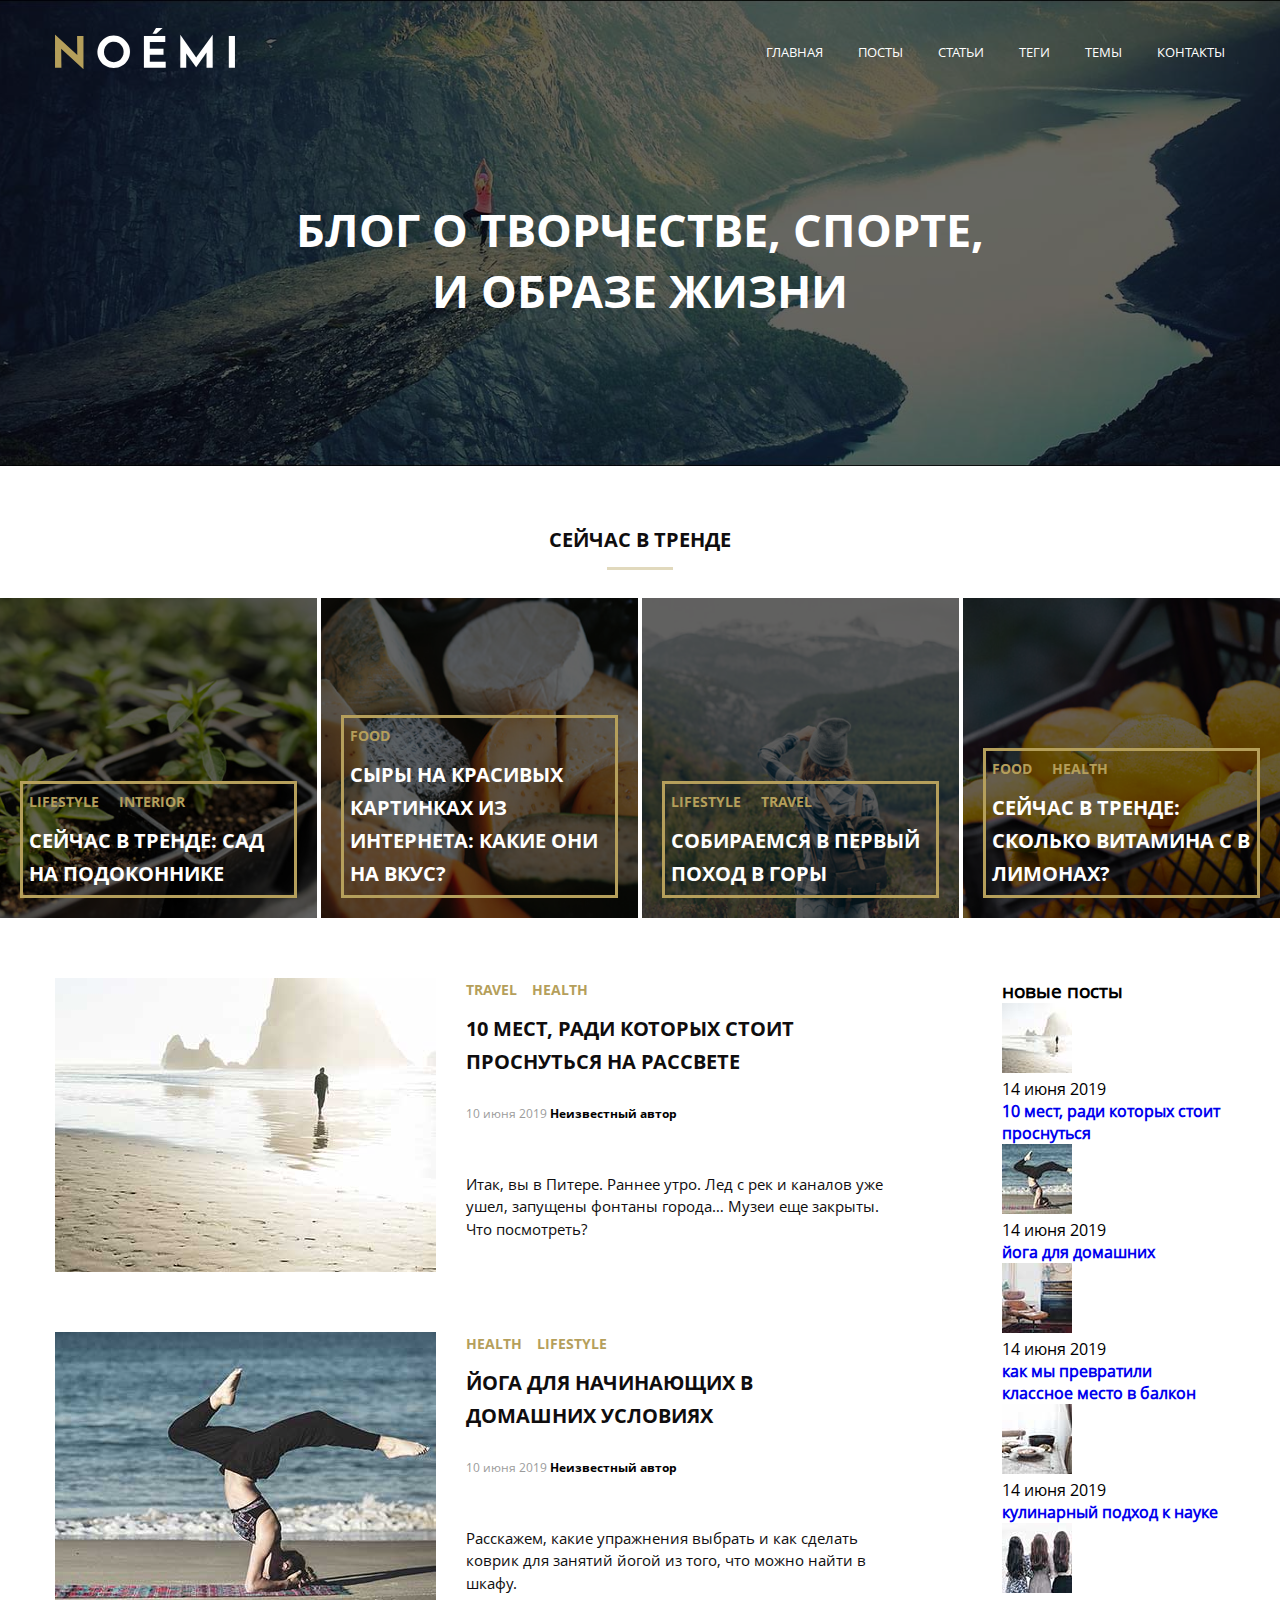
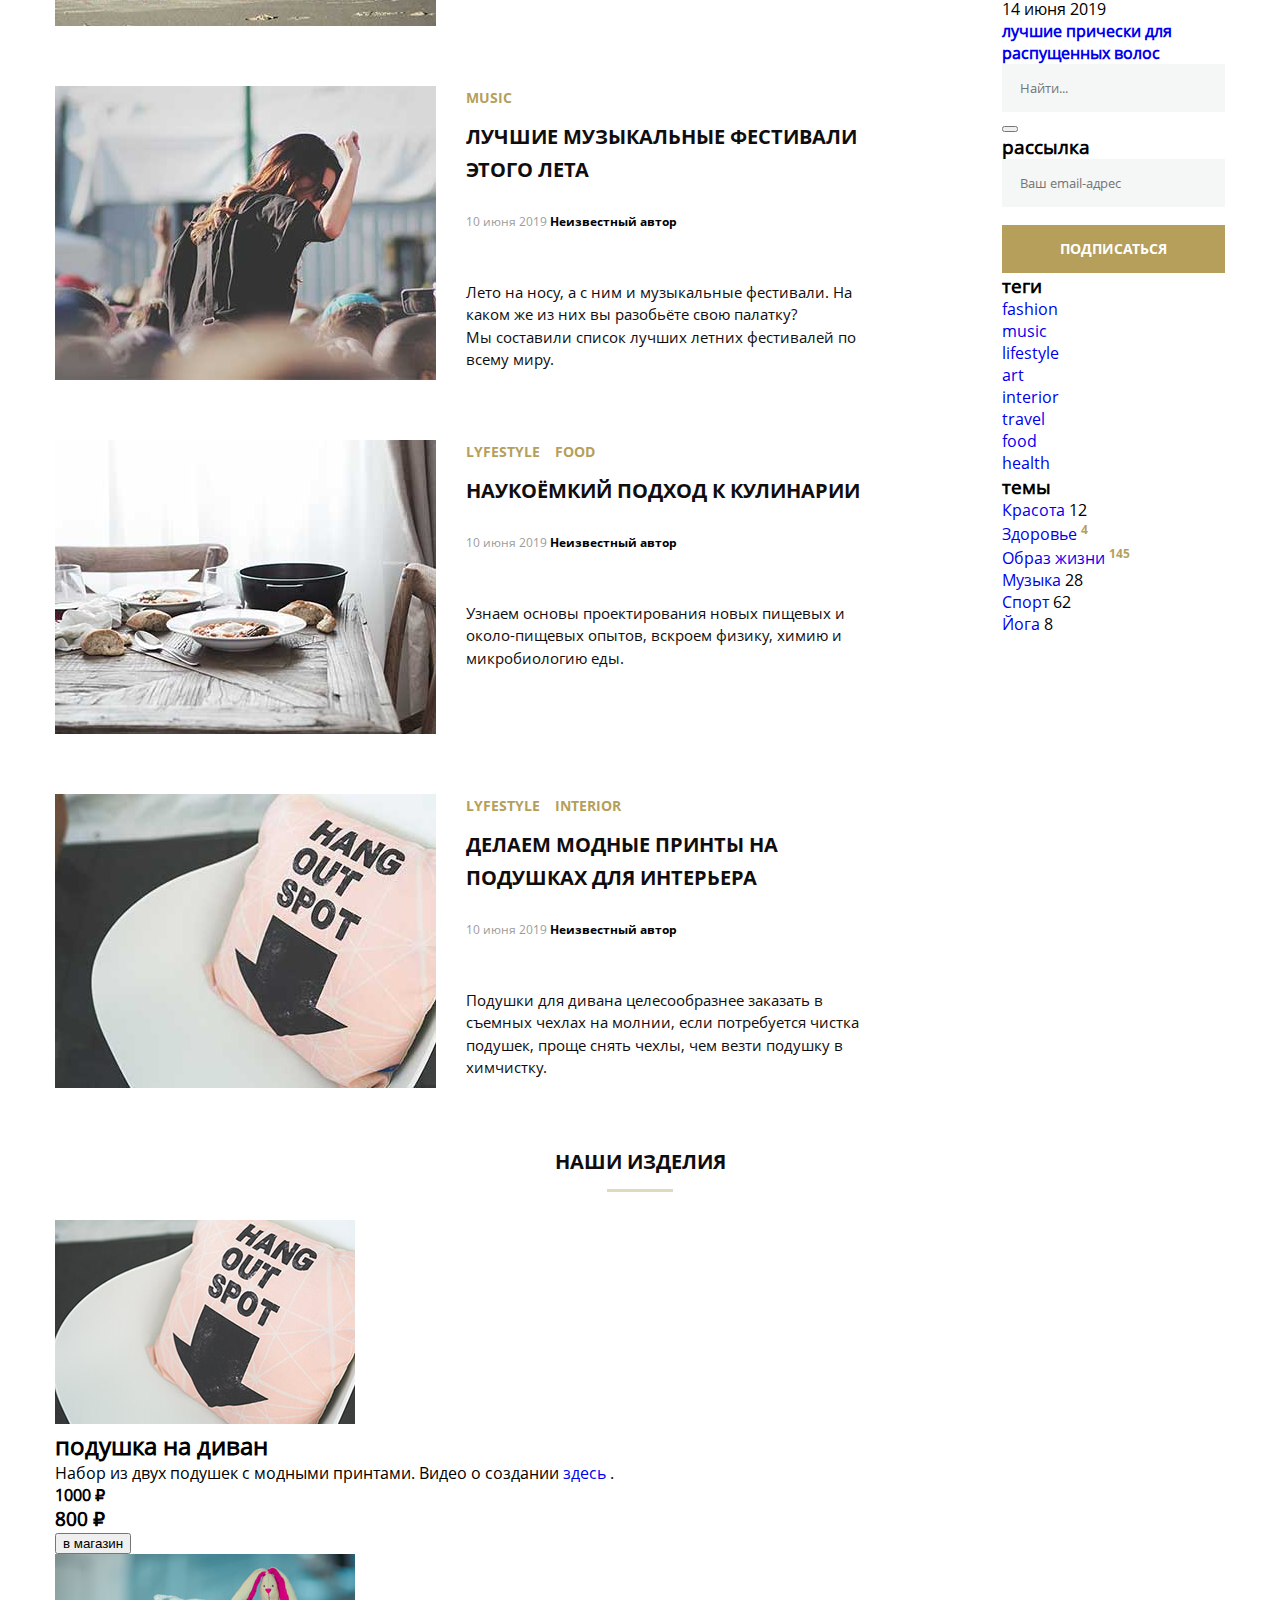
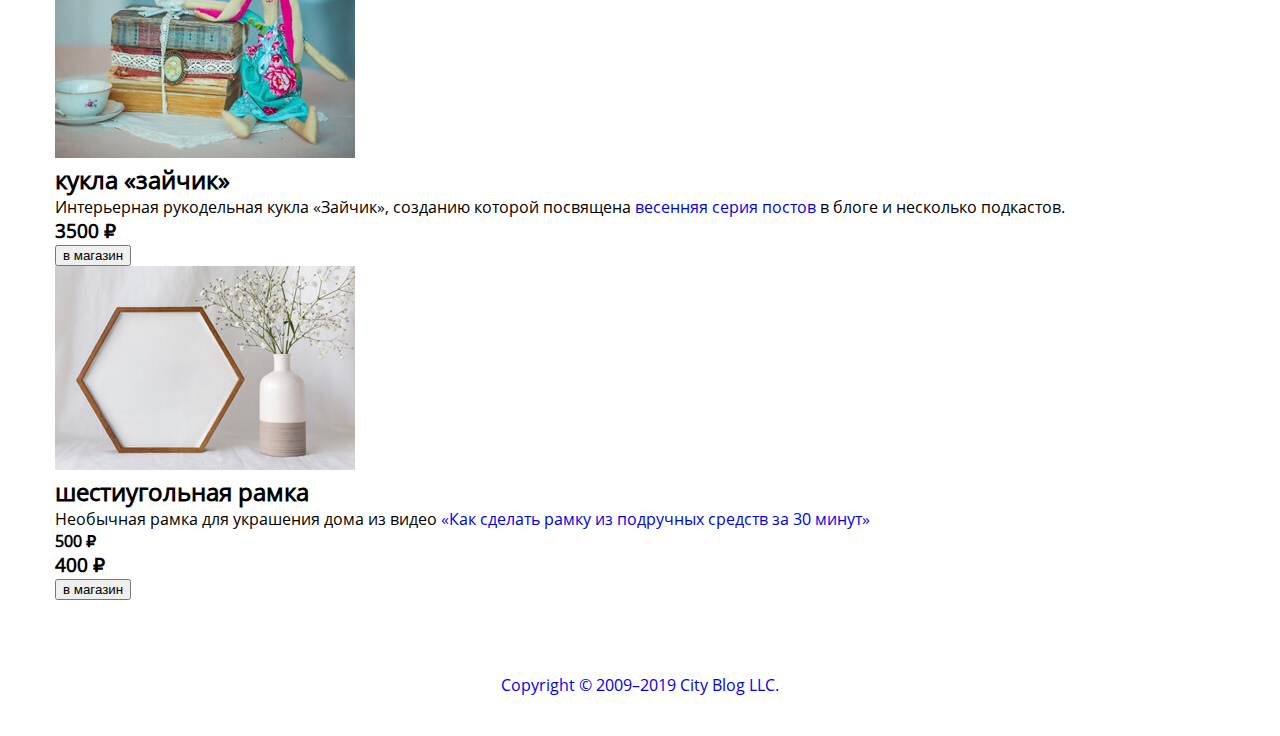
==== commit 69c759ac: "Add files via upload" ====
--- a/index.html
+++ b/index.html
@@ -117,82 +117,448 @@
     </aside>
   </div>
 
- <!-- LATERS POSTS -->
- <div class="main-wrapper">
-  <main class="Laters-posts">
-    <article class="post">
-      <figure class="figure-post">
-      <a href="#0"> <img src="images/last-post1.jpg" alt="travelling" class="image-post"></a> 
-      </figure>
-      <div class="content">
-        <ul class="tags">
-          <li class="tag"><a href="#0" class="tag-link">travel</a></li>
-          <li class="tag"><a href="#0" class="tag-link">health</a></li>
+  <!-- LATERS POSTS -->
+
+  <div class="main-wrapper">
+    <main class="Laters-posts">
+      <article class="post">
+        <figure class="figure-post">
+          <a href="#0"> <img src="images/last-post1.jpg" alt="travelling" class="image-post"></a>
+        </figure>
+        <div class="content">
+          <ul class="tags">
+            <li class="tag"><a href="#0" class="tag-link">travel</a></li>
+            <li class="tag"><a href="#0" class="tag-link">health</a></li>
+          </ul>
+          <h2 class="blog-title"><a href="#0" class="blog-title-link">10 мест, ради которых стоит
+              проснуться на рассвете</a>
+          </h2>
+          <div class="time-author">
+            <time class="time">
+              10 июня 2019
+            </time>
+            <span class="author">Неизвестный автор</span>
+          </div>
+          <p class="write-text">
+            Итак, вы в Питере. Раннее утро. Лед с рек и каналов уже ушел, запущены фонтаны города… Музеи еще закрыты.
+            Что посмотреть?
+          </p>
+        </div>
+      </article>
+      <article class="post">
+        <figure class="figure-post">
+          <a href="#0"> <img src="images/last-post2.jpg" alt="yoga" class="image-post"></a>
+        </figure>
+        <div class="content">
+          <ul class="tags">
+            <li class="tag"><a href="#0" class="tag-link">health</a></li>
+            <li class="tag"><a href="#0" class="tag-link">lifestyle</a></li>
+          </ul>
+          <h2 class="blog-title"><a href="#0" class="blog-title-link">йога для начинающих в
+              домашних условиях</a>
+          </h2>
+          <div class="time-author">
+            <time class="time">
+              10 июня 2019
+            </time>
+            <span class="author">Неизвестный автор</span>
+          </div>
+          <p class="write-text">
+            Расскажем, какие упражнения выбрать и как сделать коврик для занятий йогой из того, что можно найти в шкафу.
+          </p>
+        </div>
+      </article>
+      <article class="post">
+        <figure class="figure-post">
+          <a href="#0"> <img src="images/last-post3.jpg" alt="yoga" class="image-post"></a>
+        </figure>
+        <div class="content">
+          <ul class="tags">
+            <li class="tag"><a href="#0" class="tag-link">music</a></li>
+          </ul>
+          <h2 class="blog-title"><a href="#0" class="blog-title-link">Лучшие музыкальные
+              фестивали этого лета</a>
+          </h2>
+          <div class="time-author">
+            <time class="time">
+              10 июня 2019
+            </time>
+            <span class="author">Неизвестный автор</span>
+          </div>
+          <p class="write-text">
+            Лето на носу, а с ним и музыкальные фестивали. На каком же из них вы разобьёте свою палатку?
+            <br> Мы составили список лучших летних фестивалей по всему миру.
+          </p>
+        </div>
+      </article>
+      <article class="post">
+        <figure class="figure-post">
+          <a href="#0"> <img src="images/last-post4.jpg" alt="yoga" class="image-post"></a>
+        </figure>
+        <div class="content">
+          <ul class="tags">
+            <li class="tag"><a href="#0" class="tag-link">lyfestyle</a></li>
+            <li class="tag"><a href="#0" class="tag-link">food</a></li>
+          </ul>
+          <h2 class="blog-title"><a href="#0" class="blog-title-link">наукоёмкий подход к кулинарии</a>
+          </h2>
+          <div class="time-author">
+            <time class="time">
+              10 июня 2019
+            </time>
+            <span class="author">Неизвестный автор</span>
+          </div>
+          <p class="write-text">
+            Узнаем основы проектирования новых пищевых и около-пищевых опытов, вскроем физику, химию и микробиологию
+            еды.
+          </p>
+        </div>
+      </article>
+      <article class="post">
+        <figure class="figure-post">
+          <a href="#0"> <img src="images/last-post5.jpg" alt="yoga" class="image-post"></a>
+        </figure>
+        <div class="content">
+          <ul class="tags">
+            <li class="tag"><a href="#0" class="tag-link">lyfestyle</a></li>
+            <li class="tag"><a href="#0" class="tag-link">interior</a></li>
+          </ul>
+          <h2 class="blog-title"><a href="#0" class="blog-title-link">делаем модные принты на подушках для интерьера</a>
+          </h2>
+          <div class="time-author">
+            <time class="time">
+              10 июня 2019
+            </time>
+            <span class="author">Неизвестный автор</span>
+          </div>
+          <p class="write-text">
+            Подушки для дивана целесообразнее заказать в съемных чехлах на молнии, если потребуется чистка подушек,
+            проще снять чехлы, чем везти подушку в химчистку.
+          </p>
+        </div>
+      </article>
+    </main>
+
+    <!-- NEW POSTS -->
+
+    <aside class="aside">
+      <section class="section-sidebar">
+        <h3 class="aside-title">
+          новые посты
+        </h3>
+        <article class="new-post">
+          <figure class="post-img">
+            <img src="images/2.jpg" alt="человек на песке" class="img-content" width="70">
+          </figure>
+          <div class="text-post">
+            <time class="new-data"> 14 июня 2019</time>
+            <h4 class="new-subtitle">
+              <a href="#0" class="post-link">10 мест, ради которых стоит проснуться</a>
+            </h4>
+          </div>
+        </article>
+        <article class="new-post">
+          <figure class="post-img">
+            <img src="images/151.jpg" alt="йога" class="img-content" width="70">
+          </figure>
+          <div class="text-post">
+            <time class="new-data"> 14 июня 2019</time>
+            <h4 class="new-subtitle">
+              <a href="#0" class="post-link">йога для домашних</a>
+            </h4>
+          </div>
+        </article>
+        <article class="new-post">
+          <figure class="post-img">
+            <img src="images/45.jpg" alt="мебель" class="img-content" width="70">
+          </figure>
+          <div class="text-post">
+            <time class="new-data"> 14 июня 2019</time>
+            <h4 class="new-subtitle">
+              <a href="#0" class="post-link">как мы превратили классное место в балкон</a>
+            </h4>
+          </div>
+        </article>
+        <article class="new-post">
+          <figure class="post-img">
+            <img src="images/501.jpg" alt="еда" class="img-content" width="70">
+          </figure>
+          <div class="text-post">
+            <time class="new-data"> 14 июня 2019</time>
+            <h4 class="new-subtitle">
+              <a href="#0" class="post-link">кулинарный подход к науке</a>
+            </h4>
+          </div>
+        </article>
+        <article class="new-post">
+          <figure class="post-img">
+            <img src="images/7.jpg" alt="длинные волосы" class="img-content" width="70">
+          </figure>
+          <div class="text-post">
+            <time class="new-data"> 14 июня 2019</time>
+            <h4 class="new-subtitle">
+              <a href="#0" class="post-link">лучшие прически для распущенных волос</a>
+            </h4>
+          </div>
+        </article>
+
+        <!--Searh -->
+
+        <form class="block-search">
+          <label for="search-id" class="label-search">
+            <span class="visually-hidden">Поле поиска</span>
+            <input id="search-id" type="search" class="search" placeholder="Найти...">
+          </label>
+          <button class="but-search" type="submit">
+            <span class="visually-hidden">Кнопка поиска</span>
+          </button>
+        </form>
+      </section>
+
+        <!--POST -->
+
+      <section class="section-sidebar">
+        <h3 class="aside-title">рассылка</h3>
+        <form class="send-email">
+          <label class="label-email">
+            <input type="email" class="email" name="query" placeholder="Ваш email-адрес" required>
+            <span class="visually-hidden">Поле для ввода адреса электронной почты</span>
+          </label>
+          <button type="submit" class="subscribe">
+            Подписаться
+            <span class="visually-hidden">Подписаться</span>
+          </button>
+        </form>
+      </section>
+
+        <!--TAGS -->
+
+      <section class="section-sidebar">
+        <h3 class="aside-title">теги</h3>
+        <div class="tags-links">
+          <ul class="tags-list">
+            <li class="tag-list">
+              <a href="#" class="tag-list-link">fashion</a>
+            </li>
+            <li class="tag-list">
+              <a href="#" class="tag-list-link">music</a>
+            </li>
+            <li class="tag-list">
+              <a href="#" class="tag-list-link">lifestyle</a>
+            </li>
+            <li class="tag-list">
+              <a href="#" class="tag-list-link">art</a>
+            </li>
+            <li class="tag-list">
+              <a href="#" class="tag-list-link">interior</a>
+            </li>
+            <li class="tag-list">
+              <a href="#" class="tag-list-link">travel</a>
+            </li>
+            <li class="tag-list">
+              <a href="#" class="tag-list-link">food</a>
+            </li>
+            <li class="tag-list">
+              <a href="#" class="tag-list-link">health</a>
+            </li>
+          </ul>
+        </div>
+      </section>
+
+        <!--THEMES -->
+
+      <section class="section-sidebar">
+        <h3 class="aside-title">темы</h3>
+        <ul class="themes-list">
+          <li class="theme-list">
+            <a href="#" class="theme-list-link">Красота</a>
+            <span class="theme-number">12</span>
+          </li>
+          <li class="theme-list">
+            <a href="#" class="theme-list-link">Здоровье</a>
+            <span class="theme_number">4</span>
+          </li>
+          <li class="theme-list">
+            <a href="#" class="theme-list-link">Образ жизни</a>
+            <span class="theme_number">145</span>
+          </li>
+          <li class="theme-list">
+            <a href="#" class="theme-list-link">Музыка</a>
+            <span class="theme-number">28</span>
+          </li>
+          <li class="theme-list">
+            <a href="#" class="theme-list-link">Спорт</a>
+            <span class="theme-number">62</span>
+          </li>
+          <li class="theme-list">
+            <a href="#" class="theme-list-link">Йога</a>
+            <span class="theme-number">8</span>
+          </li>
         </ul>
-        <h2 class="blog-title"><a href="#0" class="blog-title-link">10 мест, ради которых стоит
-          проснуться на рассвете</a>
-        </h2>
-        <div class="time-author">
-          <time class="time">
-            10 июня 2019
-          </time>
-          <span class="author">Неизвестный автор</span>
-        </div>
-        <p class="write">
-          Итак, вы в Питере. Раннее утро. Лед с рек и каналов уже ушел, запущены фонтаны города… Музеи еще закрыты. Что посмотреть?
-        </p>
-      </div>
-    </article>
-    <article class="post">
-      <figure class="figure-post">
-       <a href="#0"> <img src="images/last-post2.jpg" alt="yoga" class="image-post"></a>
-      </figure>
-      <div class="content">
-        <ul class="tags">
-          <li class="tag"><a href="#0" class="tag-link">health</a></li>
-          <li class="tag"><a href="#0" class="tag-link">lifestyle</a></li>
-        </ul>
-        <h2 class="blog-title"><a href="#0" class="blog-title-link">йога для начинающих в
-          домашних условиях</a>
-        </h2>
-        <div class="time-author">
-          <time class="time">
-            10 июня 2019
-          </time>
-          <span class="author">Неизвестный автор</span>
-        </div>
-        <p class="write">
-          Расскажем, какие упражнения выбрать и как сделать коврик для занятий йогой из того, что можно найти в шкафу.
-        </p>
-      </div>
-    </article>
-    <article class="post">
-      <figure class="figure-post">
-       <a href="#0"> <img src="images/last-post3.jpg" alt="yoga" class="image-post"></a>
-      </figure>
-      <div class="content">
-        <ul class="tags">
-          <li class="tag"><a href="#0" class="tag-link">music</a></li>
-        </ul>
-        <h2 class="blog-title"><a href="#0" class="blog-title-link">Лучшие музыкальные
-          фестивали этого лета</a>
-        </h2>
-        <div class="time-author">
-          <time class="time">
-            10 июня 2019
-          </time>
-          <span class="author">Неизвестный автор</span>
-        </div>
-        <p class="write-text">
-          Лето на носу, а с ним и музыкальные фестивали. На каком же из них вы разобьёте свою палатку?
-          Мы составили список лучших летних фестивалей по всему миру.</p>
-      </div>
-      </div>
-    </article>
-  </main>
-  
-
+      </section>
+    </aside>
   </div>
+  <aside class="shop">
+    <div class="title-trends">
+      <h2 class="subtitle-trends">наши изделия</h2>
+    </div>
+    <section class="shop-posts">
+      <article class="shop-post">
+        <picture class="shop-picture">
+          <source media="(min-width: 1200px)" srcset="images/shop-item-desk1.jpg">
+          <source media="(min-width: 641px) and (max-width: 1199px)" srcset="images/shop-item-tablet1.jpg">
+          <source media="(max-width: 640px)" srcset="images/shop-item-mobile1.jpg">
+          <img src="images/shop-item-desk1.jpg" srcset="images/shop-item-desk1.jpg" alt="Подушка на стуле" class="post_pic">
+        </picture>      
+        <div class="product-price">
+          <div class="product-text">
+            <h2 class="product-title">подушка на диван</h2>
+            <p class="about-product">Набор из двух подушек с модными принтами. Видео о создании <span><a href="#"
+                class="product-link">здесь</a></span> .</p>
+          </div>
+          <div class="price-btn">
+            <div class="price">
+              <h4 class="price-last">1000 ₽</h4>
+              <h3 class="price-sale">800 ₽</h3>
+            </div>
+            <button class="in-store" type="submit">
+              в магазин
+              <span class="visually-hidden">Кнопка перехода в магазин</span>
+            </button>
+          </div>
+        </div>
+      </article>
+      <article class="shop-post">
+        <picture class="shop-picture">
+          <source media="(min-width: 1200px)" srcset="images/shop-item-desk2.jpg">
+          <source media="(min-width: 641px) and (max-width: 1199px)" srcset="images/shop-item-tablet2.jpg">
+          <source media="(max-width: 640px)" srcset="images/shop-item-mobile2.jpg">
+          <img src="images/shop-item-desk2.jpg" srcset="images/shop-item-desk2.jpg" alt="Книги и игрушка" class="post_pic">
+        </picture>
+        <div class="product-price">
+          <div class="product-text">
+            <h2 class="product-title">кукла «зайчик»</h2>
+            <p class="about-product">Интерьерная рукодельная кукла «Зайчик», созданию которой посвящена <a href="#"
+                class="product-link">весенняя серия постов</a> в блоге и несколько подкастов.</p>
+          </div>
+          <div class="price-btn">
+            <div class="price">
+              <h4 class="price-last" hidden>500 ₽</h4>
+              <h3 class="price-sale">3500 ₽</h3>
+            </div>
+            <button class="in-store" type="submit">
+              в магазин
+              <span class="visually-hidden">Кнопка перехода в магазин</span>
+            </button>
+          </div>
+        </div>
+      </article>
+      <article class="shop-post">
+        <picture class="shop-picture">
+          <source media="(min-width: 1200px)" srcset="images/shop-item-desk3.jpg">
+          <source media="(min-width: 641px) and (max-width: 1199px)" srcset="images/shop-item-tablet3.jpg">
+          <source media="(max-width: 640px)" srcset="images/shop-item-mobile3.jpg">
+          <img src="images/shop-item-desk3.jpg" srcset="images/shop-item-desk3.jpg" alt="Рамка и ваза" class="post_pic">
+        </picture>
+        <div class="product-price">
+          <div class="product-text">
+            <h2 class="product-title">шестиугольная рамка</h2>
+            <p class="about-product">
+              Необычная рамка для украшения дома из видео <a href="#0" class="product-link">«Как сделать рамку из подручных средств за 30 минут»</a>
+            </p>
+          </div>
+          <div class="price-btn">
+            <div class="price">
+              <h4 class="price-last">500 ₽</h4>
+              <h3 class="price-sale">400 ₽</h3>
+            </div>
+            <button class="in-store" type="submit">
+              в магазин
+              <span class="visually-hidden">Кнопка перехода в магазин</span>
+            </button>
+          </div>
+        </div>
+      </article>
+    </section>
+  </aside>
+</div>
+<footer class="footer">
+  <div class="footer-wrapper">
+    <address class="social">
+      <ul class="social-icons">
+        <li class="icon-item">
+          <a href="#0" class="icon-link icon-link-dribbble">
+            <span class="visually-hidden">Профиль компании в dribbble</span>
+          </a>
+        </li>
+        <li class="icon-item">
+          <a href="#0" class="icon-link icon-link-pinterest">
+            <span class="visually-hidden">Профиль компании в Пинтересте</span>
+          </a>
+        </li>
+        <li class="icon-item">
+          <a href="#0" class="icon-link icon-link-pinterest">
+            <span class="visually-hidden">Профиль компании в Пинтересте</span>
+          </a>
+        </li>
+        <li class="icon-item">
+          <a href="#0" class="icon-link icon-link-tumblr">
+            <span class="visually-hidden">Профиль компании в tumblr</span>
+          </a>
+        </li>
+        <li class="icon-item">
+          <a href="https://www.tumblr.com/" class="icon-link icon-link-twitter">
+            <span class="visually-hidden">Профиль компании в Твиттер</span>
+          </a>
+        </li>
+      </ul>
+    </address>
+    <div class="copyright">
+      <a href="#" class="copy-text">Copyright © 2009–2019 City Blog LLC.</a>
+    </div>
+  </div>
+</footer>
+<div class="popup hidden">
+  <div class="modal">
+    <button class="modal-close">
+      <span class="visually-hidden">Кнопка закрытия модального окна</span>
+    </button>
+    <div class="title-trends">
+      <h2 class="subtitle-trends">ваш фидбэк</h2>
+    </div>
+    <div class="form-combobox">
+      <label class="combobox-group">
+        <span class="form-hint">Как часто вы заходите на сайт?</span>
+        <select class="combobox">
+          <option selected>Почти каждый день</option>
+          <option>Раз в несколько дней</option>
+          <option>Раз в несколько недель</option>
+          <option>Несколько раз в год</option>
+        </select>
+      </label>
+    </div>
+    <div class="form-radio">
+      <span class="form-hint">Вы подписаны на e-mail рассылку?</span>
+      <label class="radio-group">
+        <input type="radio" class="radio" name="radio_group" checked>
+        <span class="radio-text">Да</span>
+      </label>
+      <label class="radio-group">
+        <input type="radio" class="radio" name="radio_group">
+        <span class="radio_text">Нет</span>
+      </label>
+    </div>
+    <div class="form_row">
+      <span class="form-hint">Расскажите, какой контент вы хотели бы видеть
+      на нашем сайте?</span>
+      <textarea class="field" placeholder="Может, больше рецептов?"></textarea>
+    </div>
+    <div class="form-send">
+      <button class="btn-send" type="submit">отправить</button>
+      <span class="visually-hidden">Кнопка отправки фидбека</span>
+    </div>
+  </div>
+</div> 
 </body>
 
 </html>--- a/css/style.css
+++ b/css/style.css
@@ -1,3 +1,7 @@
+
+
+                                        /*======== GENERAL SETTINGS =========*/
+
 @font-face {
   font-family: "OpenSans-Regular";
   src: url(../fonts/OpenSans-Regular.woff);
@@ -37,6 +41,9 @@
   margin: 0;
   font-family: OpenSans-Regular, sans-serif;
 }
+
+
+                                        /*======== HEDER + NAV + @MEDIA=========*/
 
 .header {
   background-color: #000000;
@@ -114,8 +121,8 @@
   padding: 0;
 }
 
-.menu_button:before,
-.menu_button:after {
+.menu-button:before,
+.menu-button:after {
   content: "";
   width: 100%;
   height: 4px;
@@ -124,15 +131,15 @@
   left: 0;
 }
 
-.menu_button:before {
+.menu-button:before {
   top: 0;
 }
 
-.menu_button:after {
+.menu-button:after {
   bottom: 0;
 }
 
-.menu_button_label {
+.menu-button-label {
   width: 100%;
   height: 4px;
   margin-top: -2px;
@@ -159,7 +166,7 @@
 }
 
 @media (min-width: 1200px) {
-  .menu_button {
+  .menu-button {
     display: none;
   }
 }
@@ -226,7 +233,8 @@
   }
 }
 
-.title_add {
+                                        /*======== TRENDS =========*/
+.subtitle-trends {
   font-family: "OpenSans-Bold", Arial, sans-serif;
   text-transform: uppercase;
   text-align: center;
@@ -236,18 +244,18 @@
 }
 
 @media (min-width: 641px) and (max-width: 1199px) {
-  .title_add {
+  .subtitle-trends {
     font-size: 18px;
   }
 }
 
 @media (max-width: 640px) {
-  .title_add {
+  .subtitle-trends {
     font-size: 16px;
   }
 }
 
-.title_add::after {
+.subtitle-trends::after {
   content: "";
   display: block;
   background-color: #e1d9bd;
@@ -258,13 +266,13 @@
   margin-right: auto;
 }
 
-.trends_posts {
+.trends-posts {
   display: flex;
   flex-wrap: wrap;
   width: 100%;
 }
 
-.trends_post {
+.trends-post {
   display: flex;
   align-items: flex-end;
   width: calc(25% - 3px);
@@ -276,7 +284,7 @@
   background-size: cover;
 }
 
-.trends_post:after {
+.trends-post:after {
   content: "";
   position: absolute;
   top: 0;
@@ -288,77 +296,77 @@
 }
 
 @media (min-width: 1200px) {
-  .trends_post:nth-child(n+2) {
+  .trends-post:nth-child(n+2) {
     margin-left: 0.25em;
   }
 }
 
-.trends_post__garden {
+.trends-post-garden {
   background-image: url(../images/trend1.jpg);
 }
 
-.trends_post__cheese {
+.trends-post-cheese {
   background-image: url(../images/trend2.jpg);
 }
 
-.trends_post__mountains {
+.trends-post-mountains {
   background-image: url(../images/trend3.jpg);
 }
 
-.trends_post__oranges {
+.trends-post-oranges {
   background-image: url(../images/trend4.jpg);
 }
 
 @media (min-width: 641px) and (max-width: 1199px) and (orientation: portrait) {
-  .trends_post {
+  .trends-post {
     width: calc(50% - 3px);
   }
 
-  .trends_post:nth-child(2n+2) {
+  .trends-post:nth-child(2n+2) {
     margin-left: 0.25em;
   }
 
-  .trends_post:nth-child(-n+2) {
+  .trends-post:nth-child(-n+2) {
     margin-bottom: 0.25em;
   }
 }
 
 @media (min-width: 641px) and (max-width: 1199px) and (orientation: landscape) {
-  .trends_post {
+  .trends-post {
     width: calc(25% - 3px);
   }
 
-  .trends_post:nth-child(n+2) {
+  .trends-post:nth-child(n+2) {
     margin-left: 0.25em;
   }
 }
 
 @media (max-width: 640px) and (orientation: portrait) {
-  .trends_post {
+  .trends-post {
     width: 100%;
     height: 230px;
   }
 
-  .trends_post:nth-child(n+2) {
+  .trends-post:nth-child(n+2) {
     margin-top: 0.25em;
   }
 }
 
 @media (max-width: 640px) and (orientation: landscape) {
-  .trends_post {
+  .trends-post {
     width: 49.5%;
   }
 
-  .trends_post:nth-child(2n+2) {
+  .trends-post:nth-child(2n+2) {
     margin-left: 0.25em;
   }
 
-  .trends_post:nth-child(-n+2) {
+  .trends-post:nth-child(-n+2) {
     margin-bottom: 0.25em;
   }
 }
 
-.trends_text {
+.trends-text {
   display: flex;
   flex-direction: column;
   border: 3px solid #b59f5b;
@@ -368,11 +376,11 @@
   margin: 0 20px 20px;
 }
 
-.title__trend_post {
+.title-trend-post {
   margin: 0;
 }
 
-.title_trend_link {
+.title-trend-link {
   font-family: OpenSans-Bold, Arial, sans-serif;
   text-transform: uppercase;
   font-size: 20px;
@@ -380,27 +388,882 @@
   margin: 0;
 }
 
-.title_trend_link:hover {
+.title-trend-link:hover {
   color: #b59f5b;
 }
 
-.tags_trends {
+.tags-trends {
   display: flex;
   margin-bottom: 10px;
 }
 
-.tag_trends:nth-child(n+2) {
+.tag-trends:nth-child(n+2) {
   margin-left: 20px;
 }
 
-.tag_trends_link {
+.tag-trends-link {
   font-family: OpenSans-Bold, Arial, sans-serif;
   text-transform: uppercase;
   font-size: 14px;
   color: #b59f5b;
 }
 
-.tag_trends_link:hover {
+.tag-trends-link:hover {
   border-bottom: 2px solid #877d41;
 }
 
+ /*======== LATERS POST =========*/
+
+.main-wrapper {
+  display: flex;
+  justify-content: space-between;
+  padding: 0 15px;
+  margin: auto;
+  max-width: 1200px;
+  margin-top: 60px;
+}
+
+@media (min-width: 641px) and (max-width: 1199px) {
+  .main-wrapper{
+    margin-top: 50px;
+    justify-content: center;
+  }
+}
+
+@media (max-width: 640px) {
+  .main-wrapper {
+    flex-direction: column;
+    margin-top: 40px;
+    justify-content: center;
+  }
+}
+
+@media (min-width: 641px) and (max-width: 1199px) {
+  .Laters-posts {
+    display: flex;
+    flex-direction: column;
+    justify-content: center;
+  }
+}
+
+.post {
+  display: flex;
+}
+
+@media (min-width: 641px) and (max-width: 1199px) {
+  .post {
+    flex-direction: column;
+  }
+}
+
+@media (max-width: 640px) {
+  .post {
+    flex-direction: column;
+  }
+}
+
+.post:not(:first-child) {
+  margin-top: 60px;
+}
+
+@media (min-width: 1200px) {
+  .figure-post {
+    margin-right: 30px;
+  }
+}
+
+@media (min-width: 641px) and (max-width: 1199px) {
+  .figure-post {
+    margin: 0;
+  }
+
+  .post:not(:first-child) {
+    margin-top: 40px;
+  }
+}
+
+@media (max-width: 640px) {
+  .figure-post {
+    margin: 0;
+  }
+
+  .post:not(:first-child) {
+    margin-top: 30px;
+  }
+
+  .img-content {
+    width: 100%;
+  }
+}
+
+.image-post {
+  display: block;
+}
+
+@media (min-width: 641px) and (max-width: 1199px) {
+  .content {
+    margin-top: 16px;
+    width: 100%;
+  }
+}
+
+@media (max-width: 640px) {
+  .content {
+    margin-top: 16px;
+  }
+}
+
+.tags {
+  display: flex;
+  margin-bottom: 10px;
+}
+
+.tag:not(:first-child) {
+  margin-left: 15px;
+}
+
+.tag-link {
+  font-family: OpenSans-Bold, Arial, sans-serif;
+
+  text-transform: uppercase;
+  font-size: 14px;
+  color: #b59f5b;
+}
+
+.tag-link:hover {
+  border-bottom: 2px solid #dcd2b8;
+}
+
+.blog-title {
+  margin: 0;
+}
+
+.blog-title-link {
+  font-family: OpenSans-Bold, Arial, sans-serif;
+
+  text-transform: uppercase;
+  font-size: 20px;
+  color: #0f0d0e;
+  line-height: 1.2;
+
+  margin-top: 14px;
+}
+
+.blog-title-link:hover {
+  color: #b59f5b;
+}
+
+.time-author {
+  margin-top: 25px;
+}
+
+.time {
+  font-family: OpenSans-Regular, Arial, sans-serif;
+
+  font-size: 12px;
+  color: #9b9b9b;
+}
+
+.author {
+  font-family: OpenSans-Bold, Arial, sans-serif;
+
+  font-size: 12px;
+  color: #000000;
+}
+
+.write-text {
+  font-family: OpenSans-Regular, Arial, sans-serif;
+  text-align: left;
+  font-size: 15px;
+  line-height: 1.5;
+  color: #0f0d0e;
+  margin-top: 50px;
+}
+
+.write-text>p {
+  font-size: 15px;
+  line-height: 1.5;
+  margin: 0;
+}
+
+@media (min-width: 641px) and (max-width: 1199px) {
+  .write-text::after:not(:last-child) {
+    content: "";
+    display: block;
+    background-color: #eeeeee;
+    width: 100%;
+    height: 3px;
+    margin-top: 20px;
+    margin-left: auto;
+    margin-right: auto;
+  }
+
+  .time-author {
+    margin-top: 40px;
+  }
+
+  .write-text {
+    margin-top: 35px;
+  }
+}
+
+@media (max-width: 640px) {
+  .write-text::after {
+    content: "";
+    display: block;
+    background-color: #eeeeee;
+    width: 100%;
+    height: 3px;
+    margin-top: 20px;
+    margin-left: auto;
+    margin-right: auto;
+  }
+}
+
+.aside {
+  margin-left: 10%;
+}
+
+@media (min-width: 1200px) {
+  .aside {
+    width: 270px;
+  }
+}
+
+@media (min-width: 641px) and (max-width: 1199px) {
+  .aside {
+    width: 270px;
+  }
+}
+
+@media (max-width: 640px) {
+  .aside {
+    width: 100%;
+    margin: 45px 0 0 0;
+    justify-content: center;
+  }
+}
+
+.section_sidebar:nth-child(n + 2) {
+  margin-top: 60px;
+}
+
+.title_aside {
+  font-family: OpenSans-Bold, Arial, sans-serif;
+
+  font-size: 14px;
+  text-transform: uppercase;
+  color: #0f0d0e;
+  text-align: center;
+  margin-bottom: 25px;
+}
+
+@media (max-width: 640px) {
+  .title_aside {
+    font-size: 16px;
+  }
+}
+
+.title_aside::after {
+  content: "";
+  display: block;
+  background-color: #e1d9bd;
+  width: 66px;
+  height: 3px;
+  margin-top: 14px;
+  margin-left: auto;
+  margin-right: auto;
+}
+
+.block_posts {
+  display: flex;
+  flex-wrap: nowrap;
+  align-items: flex-start;
+}
+
+.block_posts:nth-child(n+3) {
+  margin-top: 22px;
+}
+
+.post_image {
+  margin-right: 20px;
+}
+
+.date_post {
+  font-family: OpenSans-Regular, Arial, sans-serif;
+  display: block;
+  font-size: 12px;
+  color: #9b9b9b;
+}
+
+.post_link {
+  font-family: OpenSans-Bold, Arial, sans-serif;
+  font-size: 14px;
+  color: #000000;
+  line-height: 1.3;
+  text-transform: uppercase;
+}
+
+.subtitle {
+  margin-top: 10px;
+}
+
+.post_link:hover {
+  color: #b59f5b;
+}
+
+.block_search {
+  display: flex;
+  align-items: center;
+  margin-top: 55px;
+}
+
+.visually-hidden {
+  position: absolute;
+  width: 1px;
+  height: 1px;
+  margin: -1px;
+  padding: 0;
+  border: 0;
+  clip: rect(0 0 0 0);
+  overflow: hidden;
+}
+
+.search {
+  box-sizing: border-box;
+  width: 223px;
+  border: none;
+  padding: 15px 18px;
+  background-color: #f4f7f6;
+  font-family: OpenSans-Regular, Arial, sans-serif;
+  font-size: 13px;
+}
+
+.search:focus {
+  outline: 0;
+  border-bottom: 1px solid #ebe7d7;
+}
+
+.but_search {
+  background-image: url(../svg/search.svg);
+  background-repeat: no-repeat;
+  background-color: #b59f5b;
+  background-size: 20px;
+  background-position: center;
+  border: none;
+  width: 48px;
+  height: 48px;
+  cursor: pointer;
+}
+
+.but_search:hover {
+  background-color: #323232;
+}
+
+.distribution {
+  margin-top: 60px;
+}
+
+.send_email {
+  margin-top: 23px;
+}
+
+@media (max-width: 640px) {
+  .label_search {
+    width: 100%;
+  }
+
+  .search {
+    width: 100%;
+  }
+}
+
+.email {
+  box-sizing: border-box;
+  width: 100%;
+  border: none;
+  padding: 15px 18px;
+  background-color: #f4f7f6;
+  font-family: OpenSans-Regular, Arial, sans-serif;
+  font-size: 13px;
+}
+
+.email:focus {
+  outline: 0;
+  border-bottom: 1px solid #ebe7d7;
+}
+
+.subscribe {
+  background-color: #b59f5b;
+  border: none;
+  width: 100%;
+  height: 48px;
+  margin-top: 18px;
+  font-family: OpenSans-Bold, Arial, sans-serif;
+  font-size: 14px;
+  text-transform: uppercase;
+  color: #ffffff;
+  cursor: pointer;
+}
+
+.subscribe:hover {
+  background-color: #323232;
+}
+
+.block_tags {
+  margin-top: 60px;
+}
+
+.tags_list {
+  display: flex;
+  flex-wrap: wrap;
+  justify-content: flex-start;
+}
+
+.tag_list {
+  font-family: OpenSans-Bold, Arial, sans-serif;
+  font-size: 12px;
+  text-transform: uppercase;
+  border: 3px solid #eeeeee;
+  padding: 8px 13px;
+}
+
+.tag_list:hover {
+  border: 3px solid #b59f5b;
+}
+
+.tag_list_link {
+  color: #0f0d0e;
+}
+
+.tag_list {
+  margin: 0 0 5px 5px;
+}
+
+.block_themes {
+  margin-top: 60px;
+}
+
+.theme_list {
+  font-family: OpenSans-Bold, Arial, sans-serif;
+  font-size: 14px;
+  border-bottom: 1px solid #eeeeee;
+  padding-bottom: 12px;
+}
+
+.theme_list:nth-child(n+2) {
+  padding-top: 15px;
+}
+
+.theme_list_link {
+  color: #000000;
+}
+
+.theme_list_link:hover {
+  color: #b59f5b;
+}
+
+.theme_number {
+  font-family: OpenSans-Bold, Arial, sans-serif;
+  font-size: 12px;
+  color: #b59f5b;
+  vertical-align: super;
+}
+
+.shop_posts {
+  display: flex;
+  flex-wrap: wrap;
+  padding: 0 15px;
+}
+
+.shop_post {
+  display: flex;
+  flex-direction: column;
+  align-items: center;
+}
+
+.shop_picture {
+  margin: 0;
+}
+
+.des_price::before {
+  content: "";
+  position: absolute;
+  outline: 3px solid #bcae85;
+  width: 100%;
+  height: 100%;
+}
+
+.des_price {
+  flex-grow: 1;
+  position: relative;
+  width: 100%;
+  margin: 30px;
+  bottom: 60px;
+}
+
+.shop_text {
+  padding: 40px 20px 0;
+}
+
+.shop_title {
+  font-family: OpenSans-Bold, Arial, sans-serif;
+  text-transform: uppercase;
+  font-size: 20px;
+  color: #0f0d0e;
+}
+
+.des_shop {
+  font-family: OpenSans-Regular, Arial, sans-serif;
+  font-size: 15px;
+  line-height: 1.5;
+  color: #0f0d0e;
+  margin: 0;
+}
+
+.des_shop_link:hover {
+  color: #bcae85;
+}
+
+.price_btn {
+  display: flex;
+  justify-content: space-around;
+  align-items: center;
+  margin-top: 20px;
+  padding: 0 0 30px;
+}
+
+.price_last {
+  font-family: OpenSans-Bold, Arial, sans-serif;
+  text-transform: uppercase;
+  font-size: 14px;
+  text-decoration: line-through;
+  color: #0f0d0e;
+  margin: 0;
+}
+
+.price_sale {
+  font-family: OpenSans-Bold, Arial, sans-serif;
+  text-transform: uppercase;
+  font-size: 20px;
+  color: #0f0d0e;
+  margin: 0;
+}
+
+.buy_btn {
+  background-color: #b59f5b;
+  border: none;
+  width: 140px;
+  height: 48px;
+  font-family: OpenSans-Bold, Arial, sans-serif;
+  text-transform: uppercase;
+  font-size: 14px;
+  color: #ffffff;
+  cursor: pointer;
+}
+.buy_btn:focus {
+  outline: 2px solid #ffffff;
+  outline-offset: 3px;
+}
+.shop {
+  margin: auto;
+  max-width: 1200px;
+  padding: 0 15px;
+}
+
+@media (min-width: 1200px) {
+  .shop_posts {
+    justify-content: space-evenly;
+  }
+
+  .shop_post {
+    width: 30%;
+  }
+}
+
+@media (min-width: 641px) and (max-width: 1199px) {
+  .shop_posts {
+    justify-content: space-between;
+  }
+
+  .shop_post {
+    width: 48%;
+  }
+
+  .shop_title {
+    font-size: 17px;
+  }
+}
+
+@media (max-width: 640px) {
+  .shop_posts {
+    justify-content: center;
+  }
+
+  .shop_post {
+    width: 100%;
+  }
+
+  .shop_post:nth-child(n+2) {
+    margin-top: -50px;
+  }
+
+  .des_price {
+    padding-top: 10px;
+  }
+
+  .price_btn {
+    justify-content: space-between;
+    padding: 0 30px;
+  }
+}
+
+.buy_btn:hover {
+  background-color: #323232;
+}
+
+.footer-wrapper {
+  width: 90%;
+  margin: auto;
+  padding: 0 15px;
+}
+
+@media (min-width: 1200px) {
+  .footer-wrapper {
+    width: 1200px;
+  }
+}
+
+.footline {
+  display: flex;
+  align-items: center;
+  justify-content: center;
+  background-color: #f4f7f6;
+  padding: 30px 15px;
+}
+
+.social_icons {
+  display: flex;
+}
+
+.icon_link {
+  display: block;
+  background-repeat: no-repeat;
+  background-size: 20px;
+  background-position: center;
+  width: 20px;
+  height: 20px;
+}
+
+.icon_item:nth-child(n+2) {
+  margin-left: 20px;
+}
+
+.icon_link__dribbble {
+  background-image: url(../svg/001-dribbble.svg);
+}
+
+.icon_link__pinterest {
+  background-image: url(../svg/001-pinterest.svg);
+}
+
+.icon_link__pinterest {
+  background-image: url(../svg/001-pinterest.svg);
+}
+
+.icon_link__tumblr {
+  background-image: url(../svg/003-tumblr.svg);
+}
+
+.icon_link__twitter {
+  background-image: url(../svg/004-twitter.svg);
+}
+
+.copyright {
+  margin: 74px 0 40px 0;
+  text-align: center;
+}
+
+.copy_text {
+  font-family: OpenSans-Bold, Arial, sans-serif;
+  font-size: 12px;
+  color: #999999;
+}
+
+.popup {
+  display: flex;
+  justify-content: center;
+  align-items: center;
+  position: fixed;
+  top: 0;
+  bottom: 0;
+  left: 0;
+  right: 0;
+  z-index: 9999;
+}
+
+.popup.hidden {
+  display: none;
+}
+
+.popup::after {
+  content: "";
+  position: absolute;
+  background-color: #000000;
+  opacity: 0.6;
+  top: 0;
+  bottom: 0;
+  left: 0;
+  right: 0;
+}
+
+.modal {
+  width: 390px;
+  background-color: #ffffff;
+  position: relative;
+  z-index: 2;
+  padding: 0 30px;
+}
+
+.modal_close {
+  background-image: url(../svg/form-x.svg);
+  background-repeat: no-repeat;
+  background-position: center center;
+  border: none;
+  width: 18px;
+  height: 18px;
+  background-size: 18px;
+  position: absolute;
+  top: -26px;
+  right: 0;
+  background-color: transparent;
+  cursor: pointer;
+}
+
+.combobox {
+  display: block;
+  width: 330px;
+  height: 48px;
+  background-color: #f4f7f6;
+  border: none;
+  font-family: OpenSans-Regular, Arial, sans-serif;
+  font-size: 13px;
+  color: #a2a4a3;
+
+  -webkit-appearance: none;
+  -moz-appearance: none;
+
+  background-image: url(../svg/form-arrows.svg);
+  background-repeat: no-repeat;
+  background-position: right 14px center;
+  background-size: 9px 17px;
+
+  padding-left: 20px;
+  margin-top: 12px;
+
+  cursor: pointer;
+}
+
+select,
+option:checked {
+  color: #000000;
+}
+
+.field:focus,
+.combobox:focus {
+  outline: 1px solid #ebe7d7;
+}
+
+.form_radio {
+  margin-top: 30px;
+}
+
+.radio_group {
+  display: inline-block;
+  font-size: 13px;
+  margin-top: 10px;
+  cursor: pointer;
+}
+
+.radio_group:nth-of-type(n+2) {
+  margin-left: 16px;
+}
+
+.form_hint {
+  font-family: OpenSans-Regular, Arial, sans-serif;
+  font-size: 13px;
+  color: #000000;
+  display: block;
+}
+
+.radio_text {
+  font-family: OpenSans-Regular, Arial, sans-serif;
+  font-size: 13px;
+  color: #000000;
+}
+
+.radio_text::before {
+  content: "";
+  width: 18px;
+  height: 18px;
+  background-image: url(../svg/form-empty-circle.svg);
+  background-repeat: no-repeat;
+  background-position: center center;
+  background-size: 18px;
+  display: inline-block;
+  vertical-align: middle;
+  margin-right: 5px;
+}
+
+.radio {
+  position: absolute;
+  clip: rect(1px, 1px, 1px, 1px);
+  height: 1px;
+  width: 1px;
+  margin: 0;
+}
+
+.radio:checked~.radio_text::before {
+  background-image: url(../svg/form-circle.svg);
+}
+
+.form_row {
+  margin-top: 30px;
+}
+
+.field {
+  resize: none;
+  width: 330px;
+  height: 130px;
+  border: none;
+  background-color: #f4f7f6;
+  font-family: OpenSans-Regular, Arial, sans-serif;
+  font-size: 13px;
+  color: #a2a4a3;
+  margin-top: 12px;
+  padding: 20px;
+}
+
+.field::placeholder {
+  color: #a2a4a3;
+}
+
+.form_send {
+  margin-top: 25px;
+}
+
+.btn_send {
+  width: 330px;
+  height: 48px;
+  background-color: #b59f5b;
+  font-family: OpenSans-Bold, Arial, sans-serif;
+  text-transform: uppercase;
+  font-size: 14px;
+  color: #ffffff;
+  border: none;
+  cursor: pointer;
+}
+
+.btn_send:hover {
+  background-color: #323232;
+}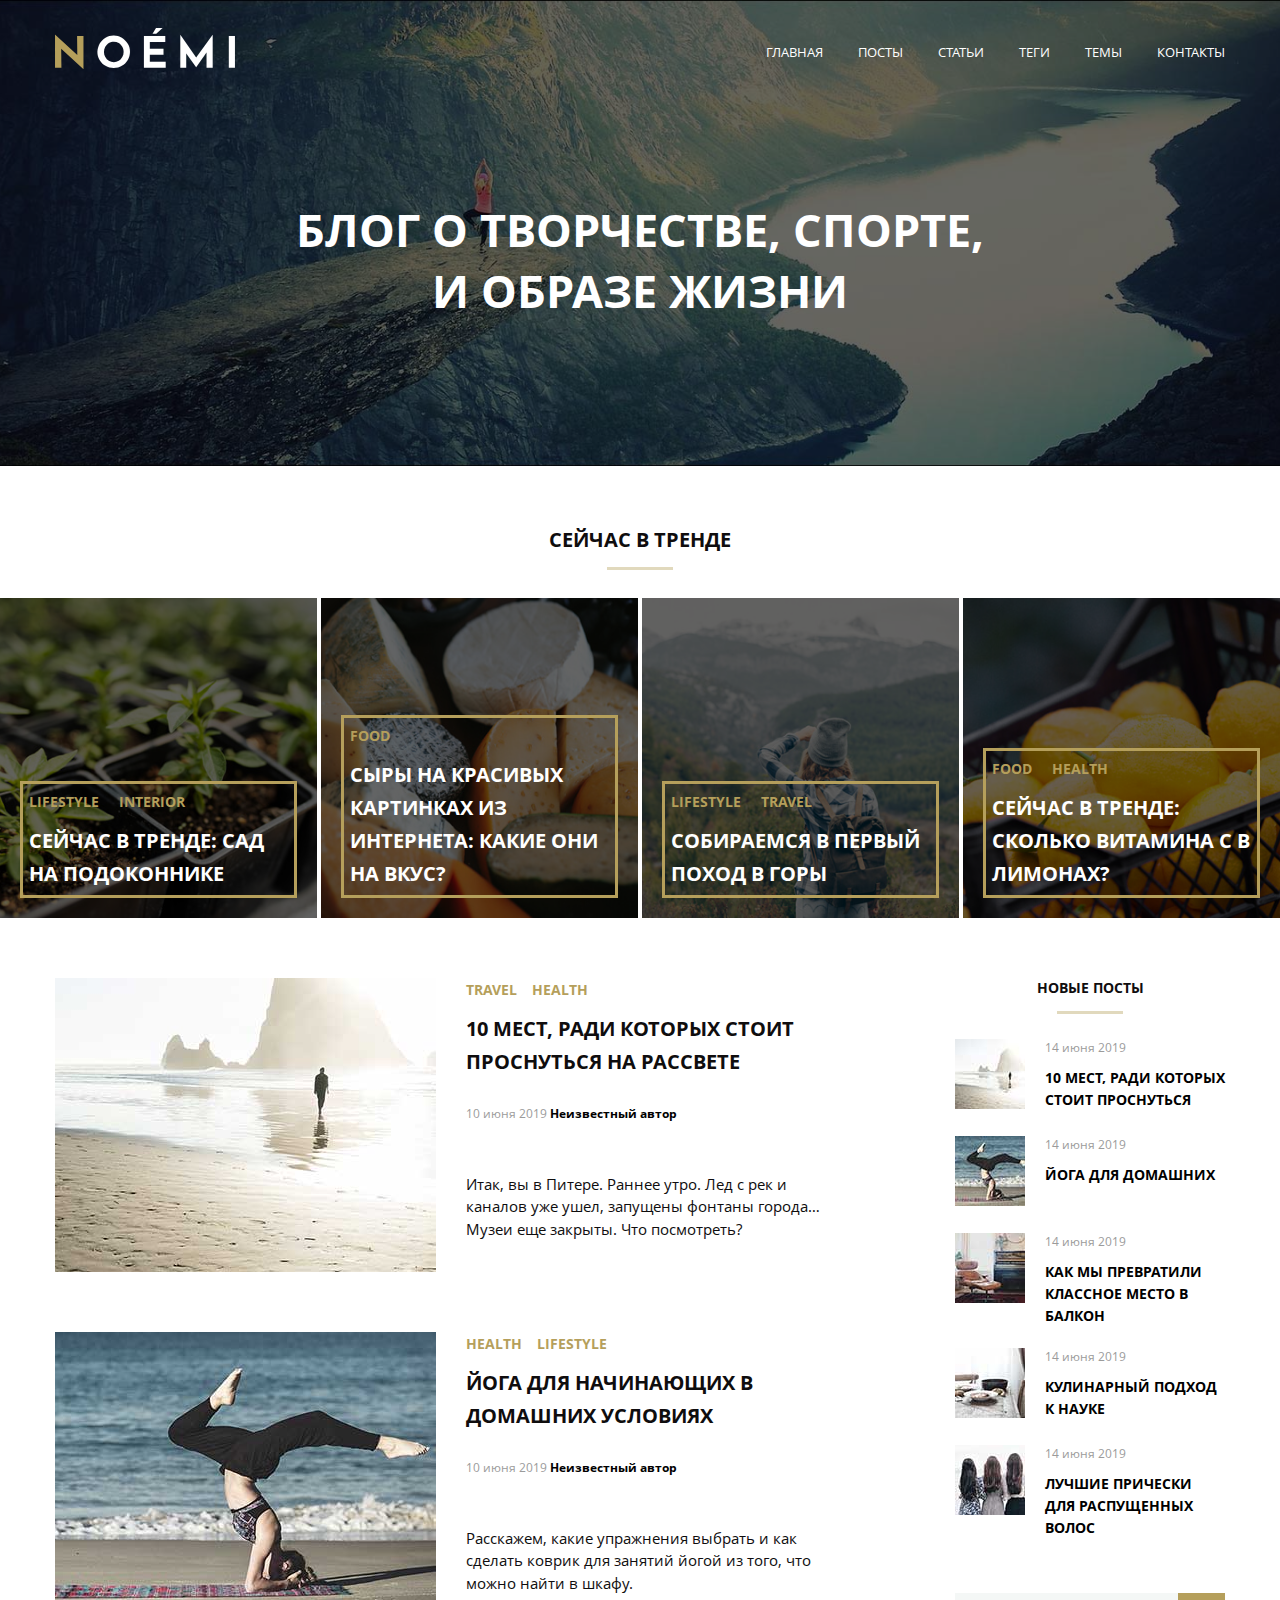
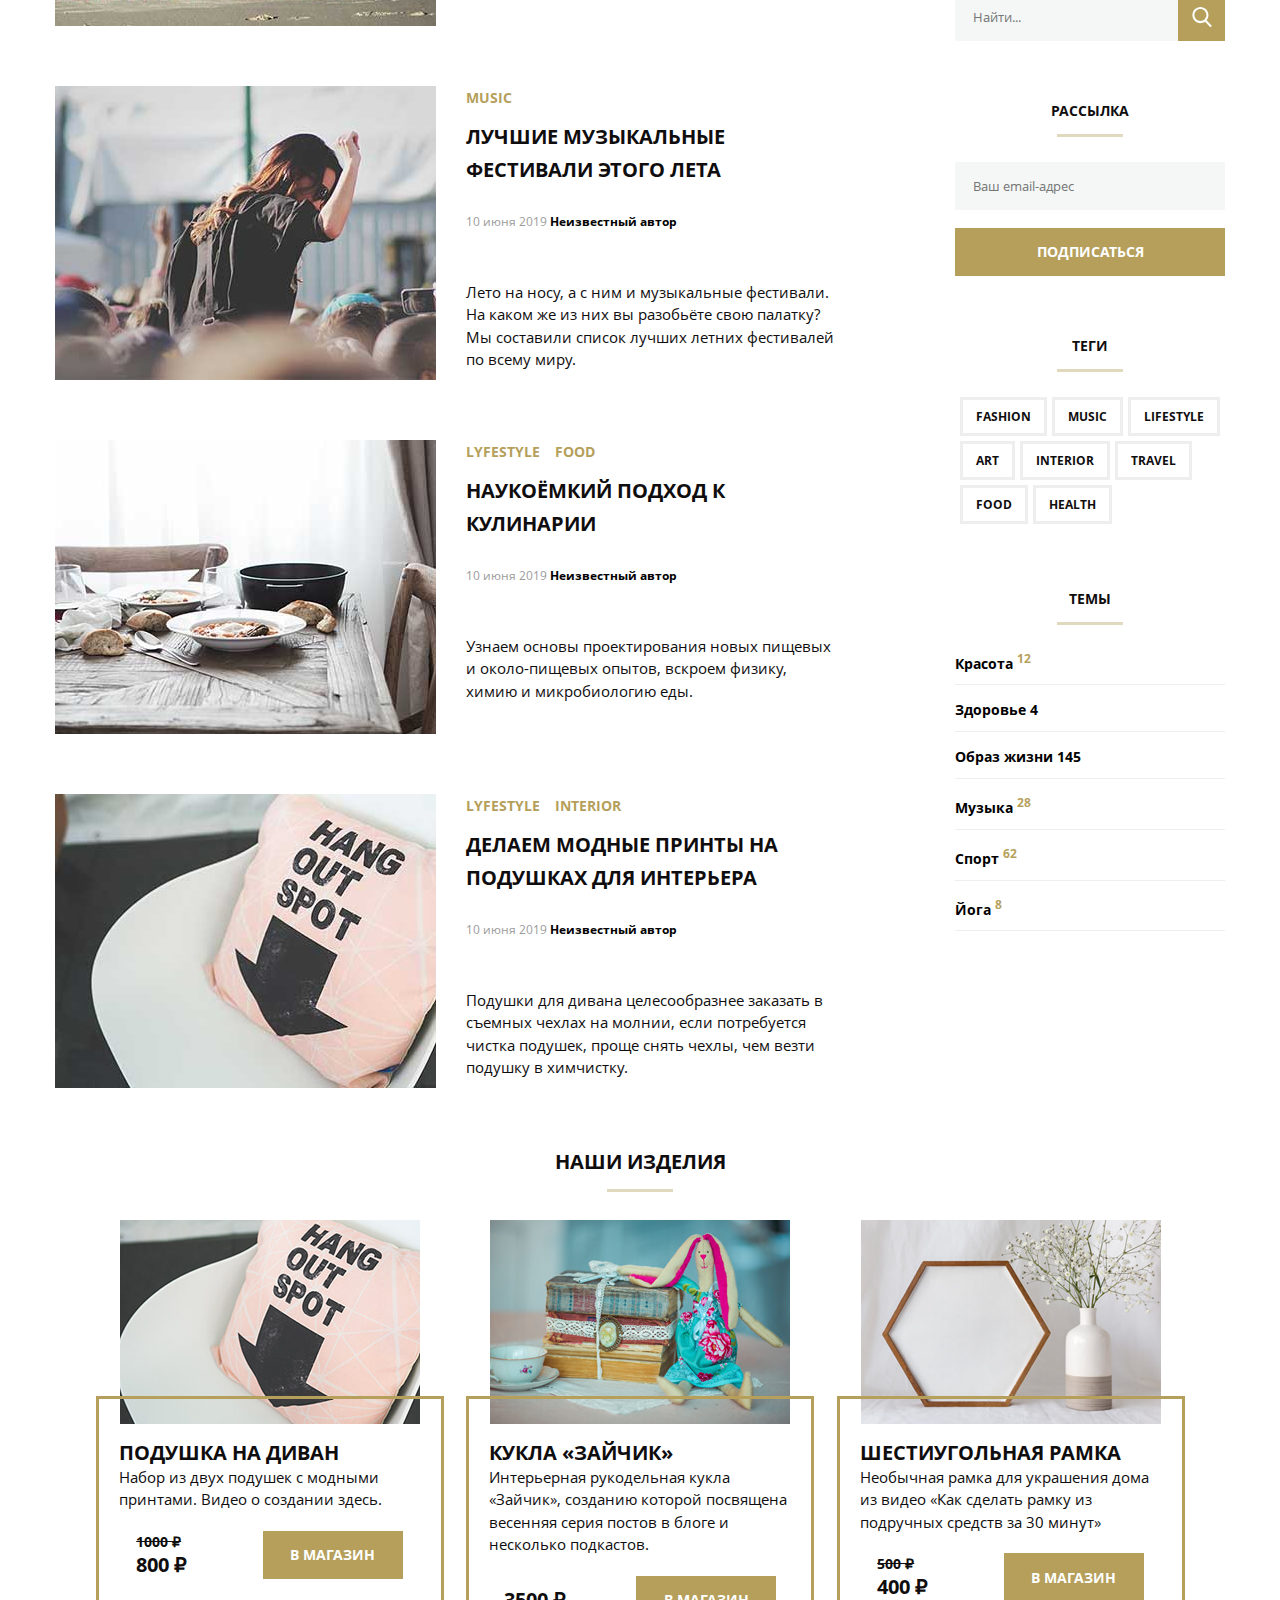
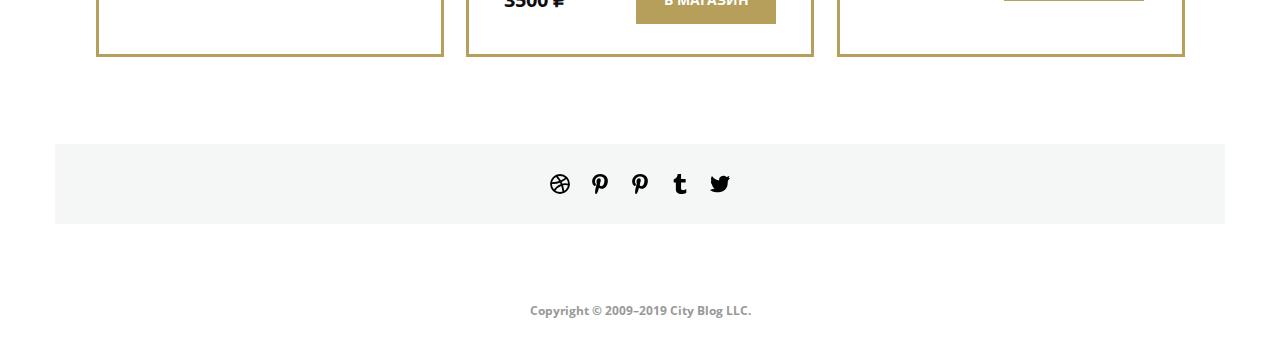
==== commit 6e47ed47: "полностью переписанный код" ====
--- a/index.html
+++ b/index.html
@@ -410,13 +410,13 @@
           <source media="(max-width: 640px)" srcset="images/shop-item-mobile1.jpg">
           <img src="images/shop-item-desk1.jpg" srcset="images/shop-item-desk1.jpg" alt="Подушка на стуле" class="post_pic">
         </picture>      
-        <div class="product-price">
-          <div class="product-text">
-            <h2 class="product-title">подушка на диван</h2>
-            <p class="about-product">Набор из двух подушек с модными принтами. Видео о создании <span><a href="#"
-                class="product-link">здесь</a></span> .</p>
-          </div>
-          <div class="price-btn">
+        <div class="price-shop">
+          <div class="shop-text">
+            <h2 class="shop-title">подушка на диван</h2>
+            <p class="about-product">Набор из двух подушек с модными принтами. Видео о создании <span><a href="#0"
+                class="shop-link">здесь</a></span>.</p>
+          </div>
+          <div class="store-btn">
             <div class="price">
               <h4 class="price-last">1000 ₽</h4>
               <h3 class="price-sale">800 ₽</h3>
@@ -435,13 +435,13 @@
           <source media="(max-width: 640px)" srcset="images/shop-item-mobile2.jpg">
           <img src="images/shop-item-desk2.jpg" srcset="images/shop-item-desk2.jpg" alt="Книги и игрушка" class="post_pic">
         </picture>
-        <div class="product-price">
-          <div class="product-text">
-            <h2 class="product-title">кукла «зайчик»</h2>
+        <div class="price-shop">
+          <div class="shop-text">
+            <h2 class="shop-title">кукла «зайчик»</h2>
             <p class="about-product">Интерьерная рукодельная кукла «Зайчик», созданию которой посвящена <a href="#"
-                class="product-link">весенняя серия постов</a> в блоге и несколько подкастов.</p>
-          </div>
-          <div class="price-btn">
+                class="shop-link">весенняя серия постов</a> в блоге и несколько подкастов.</p>
+          </div>
+          <div class="store-btn">
             <div class="price">
               <h4 class="price-last" hidden>500 ₽</h4>
               <h3 class="price-sale">3500 ₽</h3>
@@ -460,14 +460,14 @@
           <source media="(max-width: 640px)" srcset="images/shop-item-mobile3.jpg">
           <img src="images/shop-item-desk3.jpg" srcset="images/shop-item-desk3.jpg" alt="Рамка и ваза" class="post_pic">
         </picture>
-        <div class="product-price">
-          <div class="product-text">
-            <h2 class="product-title">шестиугольная рамка</h2>
+        <div class="price-shop">
+          <div class="shop-text">
+            <h2 class="shop-title">шестиугольная рамка</h2>
             <p class="about-product">
-              Необычная рамка для украшения дома из видео <a href="#0" class="product-link">«Как сделать рамку из подручных средств за 30 минут»</a>
+              Необычная рамка для украшения дома из видео <a href="#0" class="shop-link">«Как сделать рамку из подручных средств за 30 минут»</a>
             </p>
           </div>
-          <div class="price-btn">
+          <div class="store-btn">
             <div class="price">
               <h4 class="price-last">500 ₽</h4>
               <h3 class="price-sale">400 ₽</h3>
--- a/css/style.css
+++ b/css/style.css
@@ -4,14 +4,14 @@
 
 @font-face {
   font-family: "OpenSans-Regular";
-  src: url(../fonts/OpenSans-Regular.woff);
+  src: url(../fonts/OpenSans-Regular.woff) format(woff);
   font-weight: 400;
   font-style: normal;
 }
 
 @font-face {
   font-family: "OpenSans-Bold";
-  src: url(../fonts/OpenSans-Bold.woff);
+  src: url(../fonts/OpenSans-Bold.woff) format(woff);
   font-weight: 700;
   font-style: normal;
 }
@@ -109,7 +109,7 @@
   z-index: 2;
 }
 
-.menu_button {
+.menu-button {
   position: relative;
   width: 20px;
   height: 20px;
@@ -566,7 +566,6 @@
 
 .author {
   font-family: OpenSans-Bold, Arial, sans-serif;
-
   font-size: 12px;
   color: #000000;
 }
@@ -620,6 +619,8 @@
   }
 }
 
+/*======== ASIDE =========*/
+
 .aside {
   margin-left: 10%;
 }
@@ -644,13 +645,11 @@
   }
 }
 
-.section_sidebar:nth-child(n + 2) {
+.section-sidebar:nth-child(n + 2) {
   margin-top: 60px;
 }
-
-.title_aside {
-  font-family: OpenSans-Bold, Arial, sans-serif;
-
+.aside-title {
+  font-family: OpenSans-Bold, Arial, sans-serif;
   font-size: 14px;
   text-transform: uppercase;
   color: #0f0d0e;
@@ -659,12 +658,12 @@
 }
 
 @media (max-width: 640px) {
-  .title_aside {
+  .aside-title {
     font-size: 16px;
   }
 }
 
-.title_aside::after {
+.aside-title::after{
   content: "";
   display: block;
   background-color: #e1d9bd;
@@ -674,45 +673,44 @@
   margin-left: auto;
   margin-right: auto;
 }
-
-.block_posts {
+.new-post {
   display: flex;
   flex-wrap: nowrap;
   align-items: flex-start;
 }
 
-.block_posts:nth-child(n+3) {
+.new-post:nth-child(n+3) {
   margin-top: 22px;
 }
-
-.post_image {
+.post-img {
   margin-right: 20px;
 }
 
-.date_post {
+.new-data {
   font-family: OpenSans-Regular, Arial, sans-serif;
   display: block;
   font-size: 12px;
   color: #9b9b9b;
 }
 
-.post_link {
+.post-link {
   font-family: OpenSans-Bold, Arial, sans-serif;
   font-size: 14px;
   color: #000000;
-  line-height: 1.3;
-  text-transform: uppercase;
-}
-
-.subtitle {
+  text-transform: uppercase;
+}
+
+.new-subtitle {
   margin-top: 10px;
 }
 
-.post_link:hover {
+.post-link:hover {
   color: #b59f5b;
 }
 
-.block_search {
+/*======== SEARCH =========*/
+
+.block-search {
   display: flex;
   align-items: center;
   margin-top: 55px;
@@ -744,7 +742,7 @@
   border-bottom: 1px solid #ebe7d7;
 }
 
-.but_search {
+.but-search {
   background-image: url(../svg/search.svg);
   background-repeat: no-repeat;
   background-color: #b59f5b;
@@ -756,7 +754,7 @@
   cursor: pointer;
 }
 
-.but_search:hover {
+.but-search:hover {
   background-color: #323232;
 }
 
@@ -764,12 +762,14 @@
   margin-top: 60px;
 }
 
-.send_email {
+/*======== POST =========*/
+
+.send-email {
   margin-top: 23px;
 }
 
 @media (max-width: 640px) {
-  .label_search {
+  .label-search {
     width: 100%;
   }
 
@@ -810,17 +810,19 @@
   background-color: #323232;
 }
 
-.block_tags {
+/*======== TAGS =========*/
+
+.block-tags {
   margin-top: 60px;
 }
 
-.tags_list {
+.tags-list {
   display: flex;
   flex-wrap: wrap;
   justify-content: flex-start;
 }
 
-.tag_list {
+.tag-list {
   font-family: OpenSans-Bold, Arial, sans-serif;
   font-size: 12px;
   text-transform: uppercase;
@@ -828,92 +830,96 @@
   padding: 8px 13px;
 }
 
-.tag_list:hover {
+.tag-list:hover {
   border: 3px solid #b59f5b;
 }
 
-.tag_list_link {
+.tag-list-link {
   color: #0f0d0e;
 }
 
-.tag_list {
+.tag-list {
   margin: 0 0 5px 5px;
 }
 
-.block_themes {
+/*======== THEMES =========*/
+
+.block-themes {
   margin-top: 60px;
 }
 
-.theme_list {
+.theme-list {
   font-family: OpenSans-Bold, Arial, sans-serif;
   font-size: 14px;
   border-bottom: 1px solid #eeeeee;
   padding-bottom: 12px;
 }
 
-.theme_list:nth-child(n+2) {
+.theme-list:nth-child(n+2) {
   padding-top: 15px;
 }
 
-.theme_list_link {
+.theme-list-link {
   color: #000000;
 }
 
-.theme_list_link:hover {
+.theme-list-link:hover {
   color: #b59f5b;
 }
 
-.theme_number {
+.theme-number {
   font-family: OpenSans-Bold, Arial, sans-serif;
   font-size: 12px;
   color: #b59f5b;
   vertical-align: super;
 }
 
-.shop_posts {
+.shop-posts {
   display: flex;
   flex-wrap: wrap;
   padding: 0 15px;
 }
-
-.shop_post {
+.shop-post {
   display: flex;
   flex-direction: column;
   align-items: center;
 }
 
-.shop_picture {
+.shop-picture {
   margin: 0;
-}
-
-.des_price::before {
-  content: "";
-  position: absolute;
-  outline: 3px solid #bcae85;
-  width: 100%;
-  height: 100%;
-}
-
-.des_price {
+  z-index: -5;
+}
+
+.price-shop {
   flex-grow: 1;
   position: relative;
   width: 100%;
   margin: 30px;
-  bottom: 60px;
-}
-
-.shop_text {
+  bottom: 60px; 
+  
+}
+.price-shop::before{
+  content: '';
+  outline: 3px solid #b59f5b;
+  position: absolute;
+  width: 100%;
+  height: 100%;
+  z-index: -1;
+ 
+}
+
+.shop-text {
   padding: 40px 20px 0;
 }
 
-.shop_title {
+.shop-title {
   font-family: OpenSans-Bold, Arial, sans-serif;
   text-transform: uppercase;
   font-size: 20px;
   color: #0f0d0e;
 }
 
-.des_shop {
+.about-product {
   font-family: OpenSans-Regular, Arial, sans-serif;
   font-size: 15px;
   line-height: 1.5;
@@ -921,11 +927,37 @@
   margin: 0;
 }
 
-.des_shop_link:hover {
-  color: #bcae85;
-}
-
-.price_btn {
+.shop-link {
+  font-family: OpenSans-Regular, Arial, sans-serif;
+  font-size: 15px;
+  line-height: 1.5;
+  color: #0f0d0e;
+  margin: 0;
+}
+
+.shop-link:hover {
+ color: #b59f5b;
+}
+
+
+.price-last {
+  font-family: OpenSans-Bold, Arial, sans-serif;
+  text-transform: uppercase;
+  font-size: 14px;
+  text-decoration: line-through;
+  color: #0f0d0e;
+  margin: 0;
+}
+
+.price-sale {
+  font-family: OpenSans-Bold, Arial, sans-serif;
+  text-transform: uppercase;
+  font-size: 20px;
+  color: #0f0d0e;
+  margin: 0;
+}
+
+.store-btn {
   display: flex;
   justify-content: space-around;
   align-items: center;
@@ -933,24 +965,7 @@
   padding: 0 0 30px;
 }
 
-.price_last {
-  font-family: OpenSans-Bold, Arial, sans-serif;
-  text-transform: uppercase;
-  font-size: 14px;
-  text-decoration: line-through;
-  color: #0f0d0e;
-  margin: 0;
-}
-
-.price_sale {
-  font-family: OpenSans-Bold, Arial, sans-serif;
-  text-transform: uppercase;
-  font-size: 20px;
-  color: #0f0d0e;
-  margin: 0;
-}
-
-.buy_btn {
+.in-store {
   background-color: #b59f5b;
   border: none;
   width: 140px;
@@ -961,9 +976,9 @@
   color: #ffffff;
   cursor: pointer;
 }
-.buy_btn:focus {
-  outline: 2px solid #ffffff;
-  outline-offset: 3px;
+
+.in-store:hover {
+  color: #877d41;
 }
 .shop {
   margin: auto;
@@ -972,55 +987,53 @@
 }
 
 @media (min-width: 1200px) {
-  .shop_posts {
+  .shop-posts {
     justify-content: space-evenly;
   }
 
-  .shop_post {
+  .shop-post {
     width: 30%;
   }
 }
 
 @media (min-width: 641px) and (max-width: 1199px) {
-  .shop_posts {
+  .shop-posts {
     justify-content: space-between;
   }
 
-  .shop_post {
+  .shop-post {
     width: 48%;
   }
 
-  .shop_title {
+  .shop-title {
     font-size: 17px;
   }
 }
 
 @media (max-width: 640px) {
-  .shop_posts {
+  .shop-posts {
     justify-content: center;
   }
 
-  .shop_post {
+  .shop-post {
     width: 100%;
   }
 
-  .shop_post:nth-child(n+2) {
+  .shop-post:nth-child(n+2) {
     margin-top: -50px;
   }
 
-  .des_price {
+  .product-price {
     padding-top: 10px;
   }
 
-  .price_btn {
+  .store-button {
     justify-content: space-between;
     padding: 0 30px;
   }
 }
 
-.buy_btn:hover {
-  background-color: #323232;
-}
+
 
 .footer-wrapper {
   width: 90%;
@@ -1034,7 +1047,7 @@
   }
 }
 
-.footline {
+.social {
   display: flex;
   align-items: center;
   justify-content: center;
@@ -1042,11 +1055,11 @@
   padding: 30px 15px;
 }
 
-.social_icons {
-  display: flex;
-}
-
-.icon_link {
+.social-icons {
+  display: flex;
+}
+
+.icon-link {
   display: block;
   background-repeat: no-repeat;
   background-size: 20px;
@@ -1055,27 +1068,27 @@
   height: 20px;
 }
 
-.icon_item:nth-child(n+2) {
+.icon-item:nth-child(n+2) {
   margin-left: 20px;
 }
 
-.icon_link__dribbble {
+.icon-link-dribbble {
   background-image: url(../svg/001-dribbble.svg);
 }
 
-.icon_link__pinterest {
+.icon-link-pinterest {
   background-image: url(../svg/001-pinterest.svg);
 }
 
-.icon_link__pinterest {
-  background-image: url(../svg/001-pinterest.svg);
-}
-
-.icon_link__tumblr {
+.icon-link-pinterest {
+  background-image: url(../svg/002-pinterest.svg);
+}
+
+.icon-link-tumblr {
   background-image: url(../svg/003-tumblr.svg);
 }
 
-.icon_link__twitter {
+.icon-link-twitter {
   background-image: url(../svg/004-twitter.svg);
 }
 
@@ -1084,12 +1097,11 @@
   text-align: center;
 }
 
-.copy_text {
+.copy-text {
   font-family: OpenSans-Bold, Arial, sans-serif;
   font-size: 12px;
   color: #999999;
 }
-
 .popup {
   display: flex;
   justify-content: center;
@@ -1125,7 +1137,7 @@
   padding: 0 30px;
 }
 
-.modal_close {
+.modal-close {
   background-image: url(../svg/form-x.svg);
   background-repeat: no-repeat;
   background-position: center center;
@@ -1174,35 +1186,35 @@
   outline: 1px solid #ebe7d7;
 }
 
-.form_radio {
+.form-radio {
   margin-top: 30px;
 }
 
-.radio_group {
+.radio-group {
   display: inline-block;
   font-size: 13px;
   margin-top: 10px;
   cursor: pointer;
 }
 
-.radio_group:nth-of-type(n+2) {
+.radio-group:nth-of-type(n+2) {
   margin-left: 16px;
 }
 
-.form_hint {
+.form-hint {
   font-family: OpenSans-Regular, Arial, sans-serif;
   font-size: 13px;
   color: #000000;
   display: block;
 }
 
-.radio_text {
+.radio-text {
   font-family: OpenSans-Regular, Arial, sans-serif;
   font-size: 13px;
   color: #000000;
 }
 
-.radio_text::before {
+.radio-text::before {
   content: "";
   width: 18px;
   height: 18px;
@@ -1227,7 +1239,7 @@
   background-image: url(../svg/form-circle.svg);
 }
 
-.form_row {
+.form-row {
   margin-top: 30px;
 }
 
@@ -1248,11 +1260,11 @@
   color: #a2a4a3;
 }
 
-.form_send {
+.form-send {
   margin-top: 25px;
 }
 
-.btn_send {
+.btn-send {
   width: 330px;
   height: 48px;
   background-color: #b59f5b;
@@ -1264,6 +1276,6 @@
   cursor: pointer;
 }
 
-.btn_send:hover {
+.btn-send:hover {
   background-color: #323232;
 }